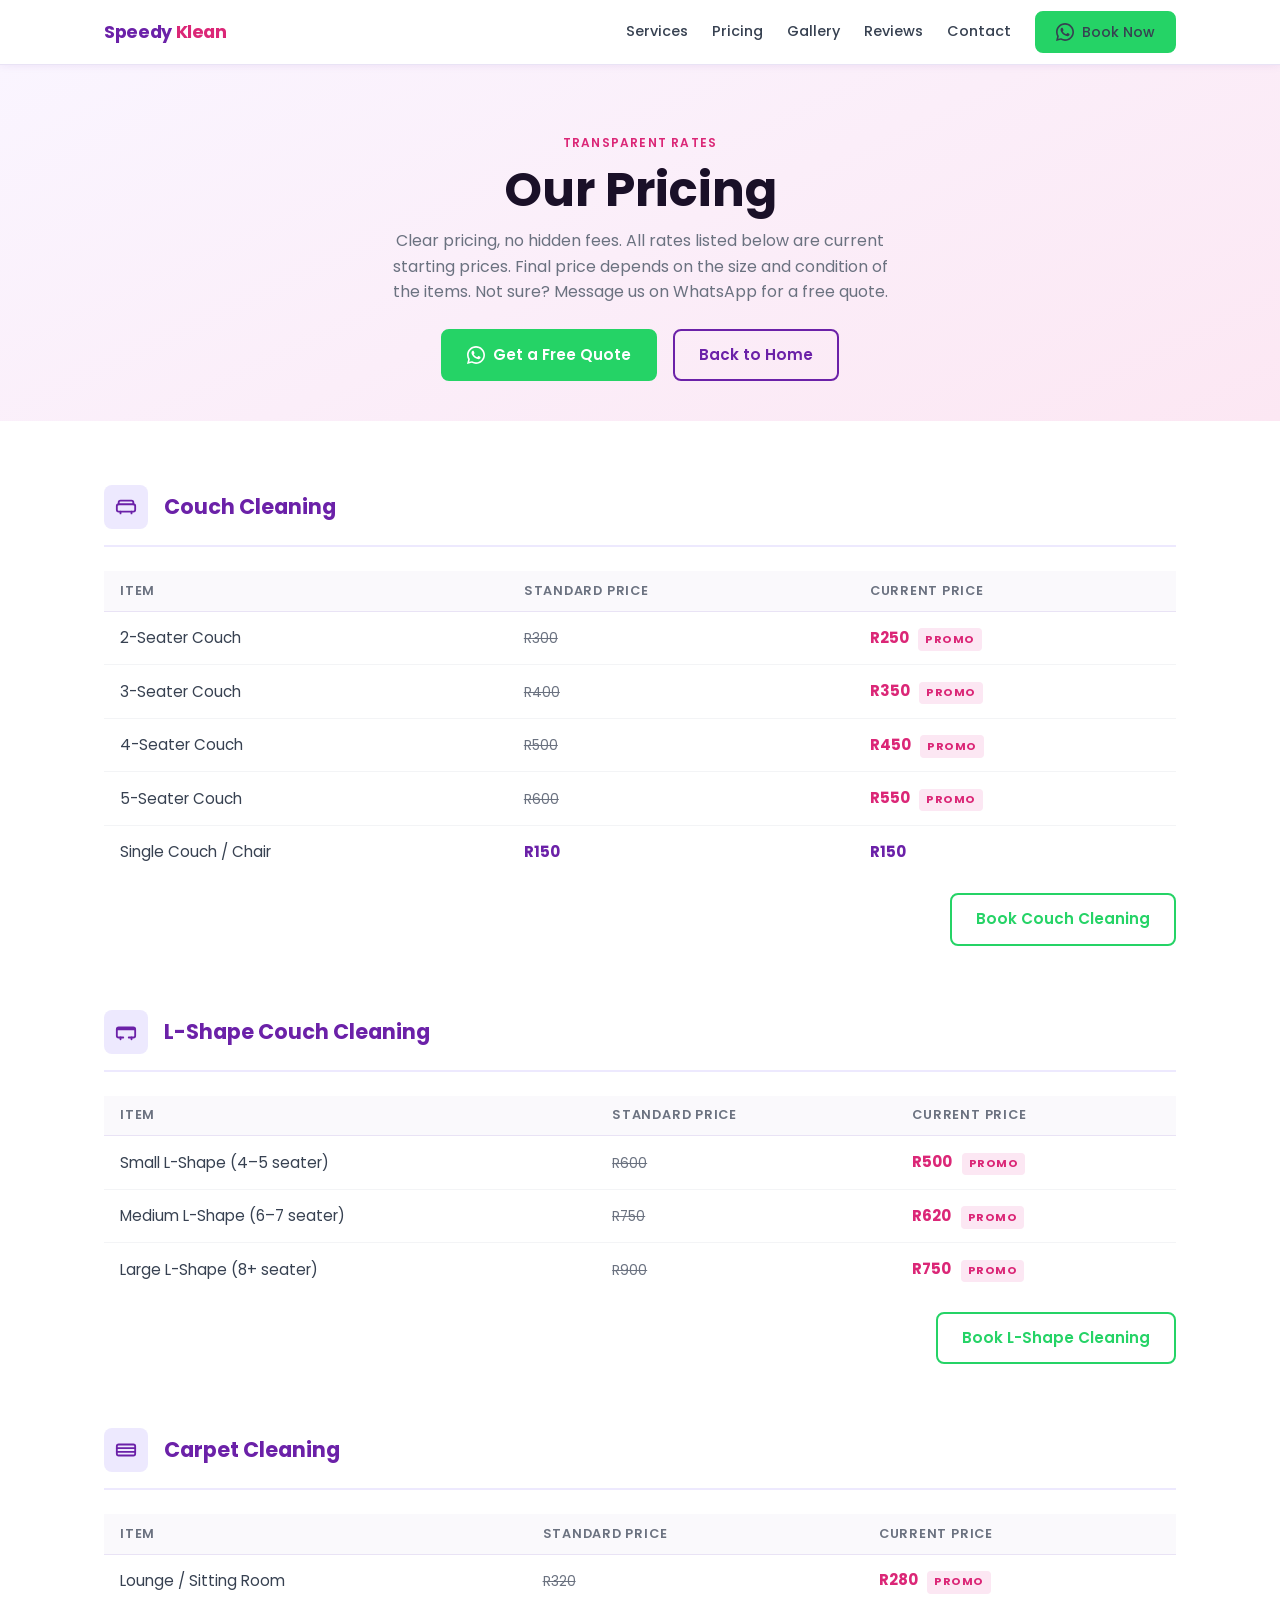
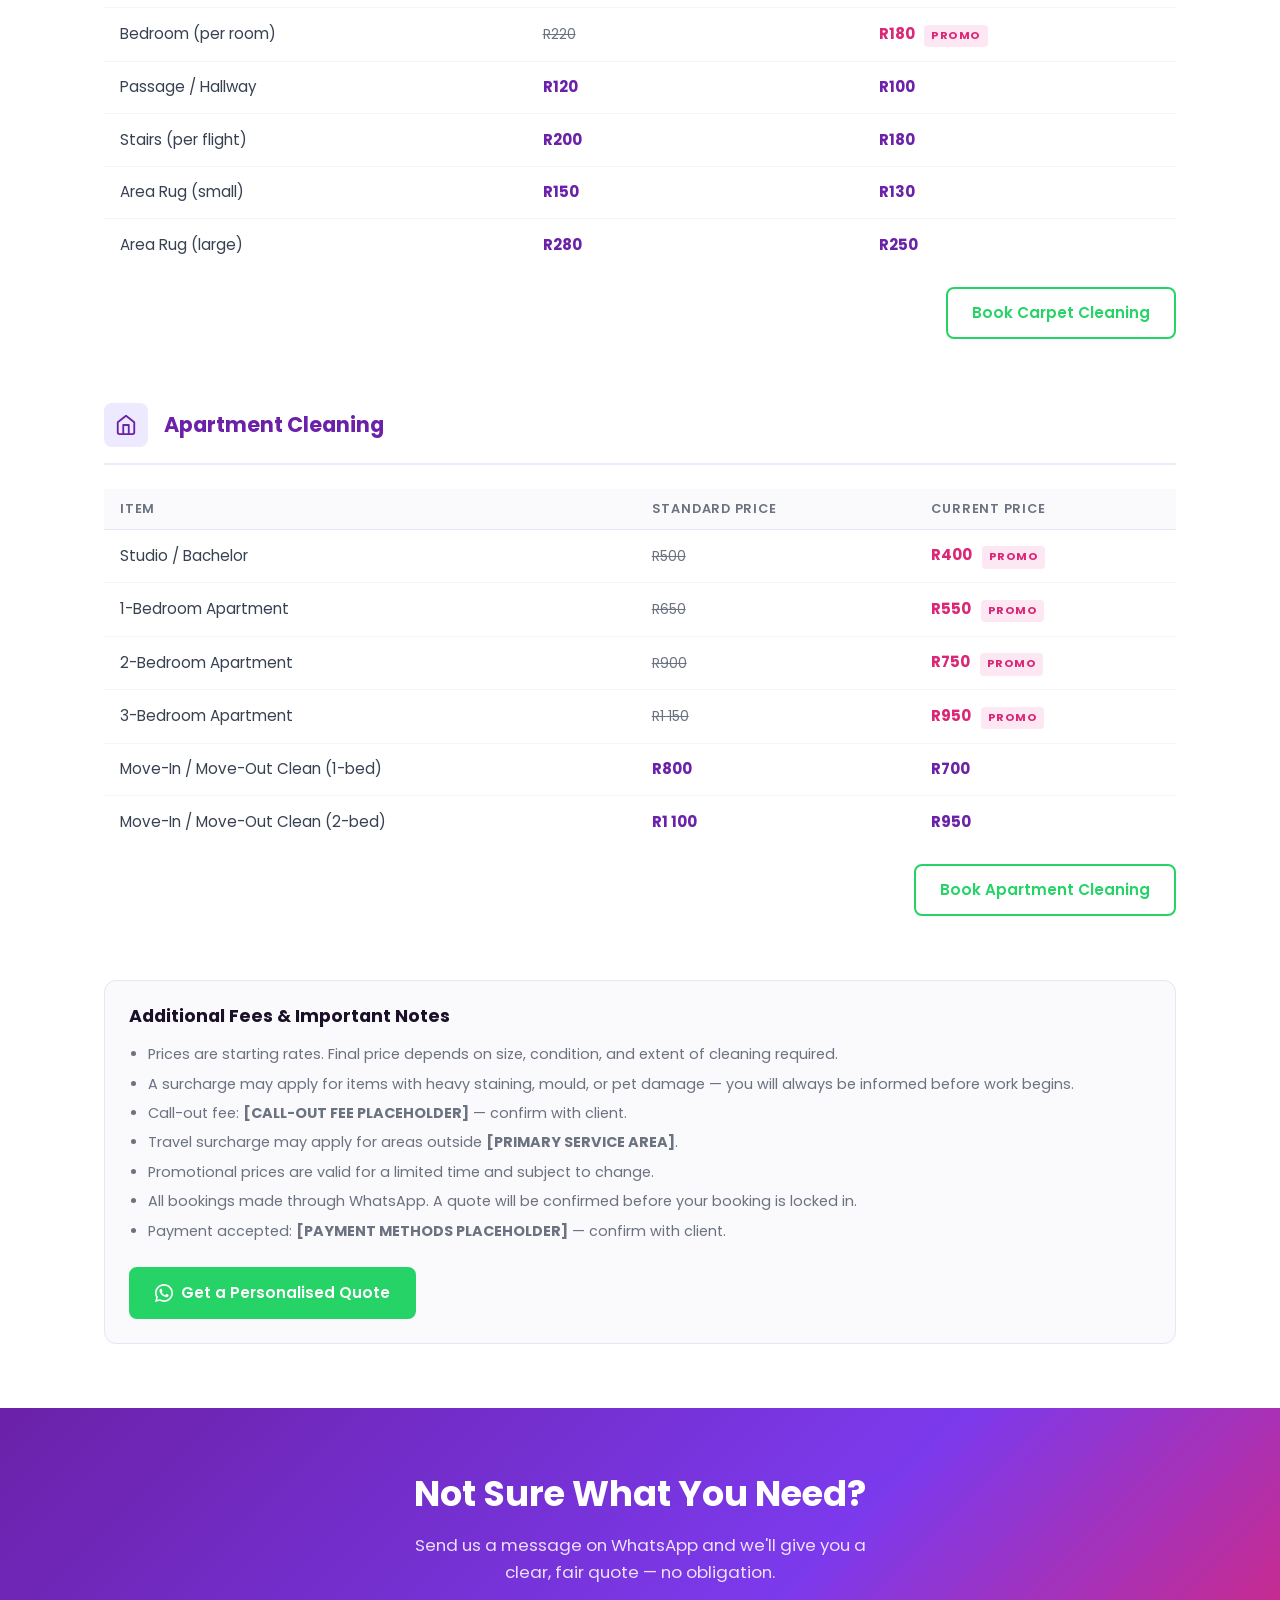
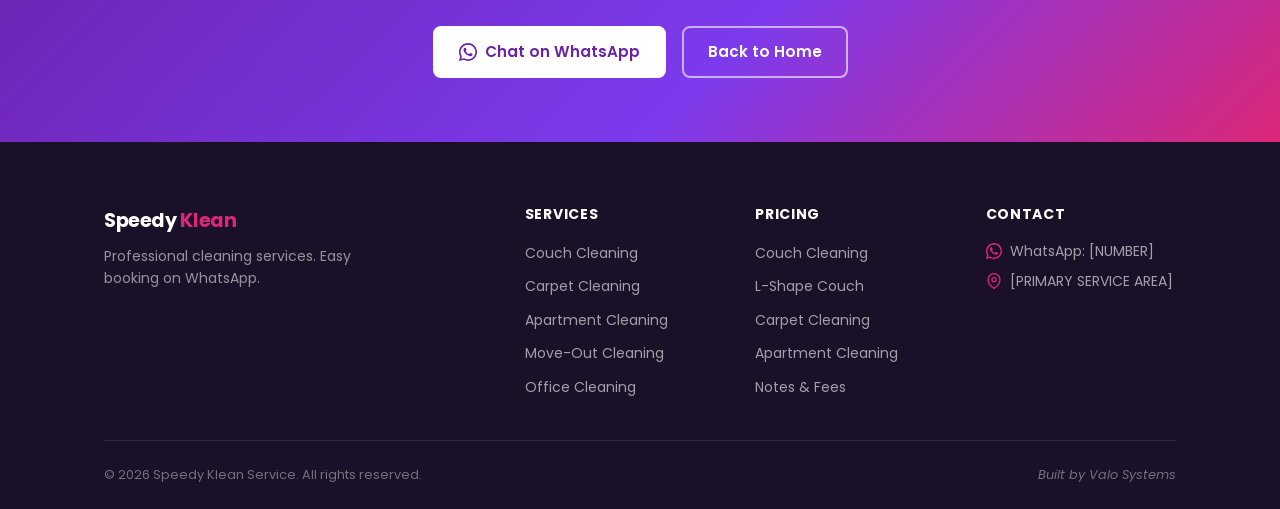
==== pricing.html @ 55c728c7 "Initial MVP build — Speedy Klean Service website Static HTML/CSS/JS site with full homepage, pricing" ====
<!DOCTYPE html>
<html lang="en">
<head>
  <meta charset="UTF-8" />
  <meta name="viewport" content="width=device-width, initial-scale=1.0" />

  <!-- SEO: Update [PRIMARY SERVICE AREA] before launch -->
  <title>Pricing | Speedy Klean Service — Couch, Carpet &amp; Apartment Cleaning</title>
  <meta name="description"
    content="Clear, transparent pricing for couch cleaning, carpet cleaning, L-shape couch cleaning, and apartment deep cleaning. Get a quote on WhatsApp from Speedy Klean Service." />

  <!-- Open Graph -->
  <meta property="og:title" content="Pricing | Speedy Klean Service" />
  <meta property="og:description" content="Transparent cleaning service pricing. No hidden costs." />
  <meta property="og:type" content="website" />

  <!-- Fonts -->
  <link rel="preconnect" href="https://fonts.googleapis.com" />
  <link rel="preconnect" href="https://fonts.gstatic.com" crossorigin />
  <link href="https://fonts.googleapis.com/css2?family=Poppins:wght@400;500;600;700&display=swap" rel="stylesheet" />

  <!-- Styles -->
  <link rel="stylesheet" href="styles.css" />
</head>
<body>

  <!-- ══════════════════════════════════════════════════════════
       NAVIGATION (shared)
  ══════════════════════════════════════════════════════════ -->
  <header class="site-nav">
    <div class="container nav-inner">

      <a href="index.html" class="nav-logo">
        Speedy <span>Klean</span>
      </a>

      <nav class="nav-links" aria-label="Main navigation">
        <a href="index.html#services">Services</a>
        <a href="pricing.html">Pricing</a>
        <a href="index.html#gallery">Gallery</a>
        <a href="index.html#reviews">Reviews</a>
        <a href="index.html#contact">Contact</a>
        <a href="#" class="btn btn-wa" data-wa="general" aria-label="Book on WhatsApp">
          <svg xmlns="http://www.w3.org/2000/svg" viewBox="0 0 24 24" fill="currentColor" aria-hidden="true">
            <path d="M17.472 14.382c-.297-.149-1.758-.867-2.03-.967-.273-.099-.471-.148-.67.15-.197.297-.767.966-.94 1.164-.173.199-.347.223-.644.075-.297-.15-1.255-.463-2.39-1.475-.883-.788-1.48-1.761-1.653-2.059-.173-.297-.018-.458.13-.606.134-.133.298-.347.446-.52.149-.174.198-.298.298-.497.099-.198.05-.371-.025-.52-.075-.149-.669-1.612-.916-2.207-.242-.579-.487-.5-.669-.51-.173-.008-.371-.01-.57-.01-.198 0-.52.074-.792.372-.272.297-1.04 1.016-1.04 2.479 0 1.462 1.065 2.875 1.213 3.074.149.198 2.096 3.2 5.077 4.487.709.306 1.262.489 1.694.625.712.227 1.36.195 1.871.118.571-.085 1.758-.719 2.006-1.413.248-.694.248-1.289.173-1.413-.074-.124-.272-.198-.57-.347z"/>
            <path d="M12 0C5.373 0 0 5.373 0 12c0 2.127.555 4.126 1.526 5.862L0 24l6.335-1.513A11.945 11.945 0 0012 24c6.627 0 12-5.373 12-12S18.627 0 12 0zm0 21.818a9.806 9.806 0 01-5.001-1.37l-.359-.213-3.72.888.916-3.618-.234-.372A9.788 9.788 0 012.182 12C2.182 6.57 6.57 2.182 12 2.182S21.818 6.57 21.818 12 17.43 21.818 12 21.818z"/>
          </svg>
          Book Now
        </a>
      </nav>

      <button
        class="nav-toggle"
        id="nav-toggle"
        aria-label="Open menu"
        aria-expanded="false"
        aria-controls="nav-mobile"
      >
        <span></span><span></span><span></span>
      </button>
    </div>
  </header>

  <nav class="nav-mobile" id="nav-mobile" aria-label="Mobile navigation">
    <a href="index.html">Home</a>
    <a href="index.html#services">Services</a>
    <a href="pricing.html">Pricing</a>
    <a href="index.html#gallery">Gallery</a>
    <a href="index.html#reviews">Reviews</a>
    <a href="index.html#contact">Contact</a>
    <a href="#" class="btn btn-wa" data-wa="general">
      <svg xmlns="http://www.w3.org/2000/svg" viewBox="0 0 24 24" fill="currentColor" width="18" height="18">
        <path d="M17.472 14.382c-.297-.149-1.758-.867-2.03-.967-.273-.099-.471-.148-.67.15-.197.297-.767.966-.94 1.164-.173.199-.347.223-.644.075-.297-.15-1.255-.463-2.39-1.475-.883-.788-1.48-1.761-1.653-2.059-.173-.297-.018-.458.13-.606.134-.133.298-.347.446-.52.149-.174.198-.298.298-.497.099-.198.05-.371-.025-.52-.075-.149-.669-1.612-.916-2.207-.242-.579-.487-.5-.669-.51-.173-.008-.371-.01-.57-.01-.198 0-.52.074-.792.372-.272.297-1.04 1.016-1.04 2.479 0 1.462 1.065 2.875 1.213 3.074.149.198 2.096 3.2 5.077 4.487.709.306 1.262.489 1.694.625.712.227 1.36.195 1.871.118.571-.085 1.758-.719 2.006-1.413.248-.694.248-1.289.173-1.413-.074-.124-.272-.198-.57-.347z"/>
        <path d="M12 0C5.373 0 0 5.373 0 12c0 2.127.555 4.126 1.526 5.862L0 24l6.335-1.513A11.945 11.945 0 0012 24c6.627 0 12-5.373 12-12S18.627 0 12 0zm0 21.818a9.806 9.806 0 01-5.001-1.37l-.359-.213-3.72.888.916-3.618-.234-.372A9.788 9.788 0 012.182 12C2.182 6.57 6.57 2.182 12 2.182S21.818 6.57 21.818 12 17.43 21.818 12 21.818z"/>
      </svg>
      Book on WhatsApp
    </a>
  </nav>

  <main>

    <!-- ══════════════════════════════════════════════════════
         PAGE HERO
    ══════════════════════════════════════════════════════ -->
    <section class="pricing-page-hero">
      <div class="container">
        <span class="section-label">Transparent Rates</span>
        <h1>Our Pricing</h1>
        <p>
          Clear pricing, no hidden fees. All rates listed below are current starting prices.
          Final price depends on the size and condition of the items.
          Not sure? Message us on WhatsApp for a free quote.
        </p>
        <div class="btn-group" style="justify-content:center">
          <a class="btn btn-wa" data-wa="pricing" href="#">
            <svg xmlns="http://www.w3.org/2000/svg" viewBox="0 0 24 24" fill="currentColor" aria-hidden="true">
              <path d="M17.472 14.382c-.297-.149-1.758-.867-2.03-.967-.273-.099-.471-.148-.67.15-.197.297-.767.966-.94 1.164-.173.199-.347.223-.644.075-.297-.15-1.255-.463-2.39-1.475-.883-.788-1.48-1.761-1.653-2.059-.173-.297-.018-.458.13-.606.134-.133.298-.347.446-.52.149-.174.198-.298.298-.497.099-.198.05-.371-.025-.52-.075-.149-.669-1.612-.916-2.207-.242-.579-.487-.5-.669-.51-.173-.008-.371-.01-.57-.01-.198 0-.52.074-.792.372-.272.297-1.04 1.016-1.04 2.479 0 1.462 1.065 2.875 1.213 3.074.149.198 2.096 3.2 5.077 4.487.709.306 1.262.489 1.694.625.712.227 1.36.195 1.871.118.571-.085 1.758-.719 2.006-1.413.248-.694.248-1.289.173-1.413-.074-.124-.272-.198-.57-.347z"/>
              <path d="M12 0C5.373 0 0 5.373 0 12c0 2.127.555 4.126 1.526 5.862L0 24l6.335-1.513A11.945 11.945 0 0012 24c6.627 0 12-5.373 12-12S18.627 0 12 0zm0 21.818a9.806 9.806 0 01-5.001-1.37l-.359-.213-3.72.888.916-3.618-.234-.372A9.788 9.788 0 012.182 12C2.182 6.57 6.57 2.182 12 2.182S21.818 6.57 21.818 12 17.43 21.818 12 21.818z"/>
            </svg>
            Get a Free Quote
          </a>
          <a class="btn btn-outline" href="index.html">Back to Home</a>
        </div>
      </div>
    </section>

    <!-- ══════════════════════════════════════════════════════
         PRICING CONTENT
         PLACEHOLDER: Replace all prices with confirmed rates
    ══════════════════════════════════════════════════════ -->
    <section class="section">
      <div class="container">

        <!-- ─── Couch Cleaning ──────────────────────────────── -->
        <div class="pricing-group" id="couch-cleaning">
          <div class="pricing-group-header">
            <div class="pricing-group-icon" aria-hidden="true">
              <svg xmlns="http://www.w3.org/2000/svg" viewBox="0 0 24 24" fill="none" stroke="currentColor" stroke-width="2" stroke-linecap="round" stroke-linejoin="round"><path d="M20 9V7a2 2 0 0 0-2-2H6a2 2 0 0 0-2 2v2"/><path d="M2 11a2 2 0 0 1 2-2h16a2 2 0 0 1 2 2v4a2 2 0 0 1-2 2H4a2 2 0 0 1-2-2v-4z"/><path d="M6 17v2M18 17v2"/></svg>
            </div>
            <h2>Couch Cleaning</h2>
          </div>

          <!-- PLACEHOLDER PRICES: Confirm with client before launch -->
          <table class="pricing-table" aria-label="Couch cleaning prices">
            <thead>
              <tr>
                <th>Item</th>
                <th>Standard Price</th>
                <th>Current Price</th>
              </tr>
            </thead>
            <tbody>
              <tr>
                <td>2-Seater Couch</td>
                <td class="price-col"><span class="original-price">R300</span></td>
                <td class="promo-col">R250 <span class="promo-badge">PROMO</span></td>
              </tr>
              <tr>
                <td>3-Seater Couch</td>
                <td class="price-col"><span class="original-price">R400</span></td>
                <td class="promo-col">R350 <span class="promo-badge">PROMO</span></td>
              </tr>
              <tr>
                <td>4-Seater Couch</td>
                <td class="price-col"><span class="original-price">R500</span></td>
                <td class="promo-col">R450 <span class="promo-badge">PROMO</span></td>
              </tr>
              <tr>
                <td>5-Seater Couch</td>
                <td class="price-col"><span class="original-price">R600</span></td>
                <td class="promo-col">R550 <span class="promo-badge">PROMO</span></td>
              </tr>
              <tr>
                <td>Single Couch / Chair</td>
                <td class="price-col">R150</td>
                <td class="price-col">R150</td>
              </tr>
            </tbody>
          </table>
          <div class="pricing-cta-row">
            <a class="btn btn-wa-outline" data-wa="couch" href="#">Book Couch Cleaning</a>
          </div>
        </div>

        <!-- ─── L-Shape Couch Cleaning ───────────────────────── -->
        <div class="pricing-group" id="l-shape-cleaning">
          <div class="pricing-group-header">
            <div class="pricing-group-icon" aria-hidden="true">
              <svg xmlns="http://www.w3.org/2000/svg" viewBox="0 0 24 24" fill="none" stroke="currentColor" stroke-width="2" stroke-linecap="round" stroke-linejoin="round"><path d="M2 9h20M2 9a2 2 0 0 1 2-2h16a2 2 0 0 1 2 2v7a2 2 0 0 1-2 2h-5"/><path d="M9 18H4a2 2 0 0 1-2-2v-7"/><path d="M6 18v2M18 18v2"/></svg>
            </div>
            <h2>L-Shape Couch Cleaning</h2>
          </div>

          <!-- PLACEHOLDER PRICES -->
          <table class="pricing-table" aria-label="L-shape couch cleaning prices">
            <thead>
              <tr>
                <th>Item</th>
                <th>Standard Price</th>
                <th>Current Price</th>
              </tr>
            </thead>
            <tbody>
              <tr>
                <td>Small L-Shape (4–5 seater)</td>
                <td class="price-col"><span class="original-price">R600</span></td>
                <td class="promo-col">R500 <span class="promo-badge">PROMO</span></td>
              </tr>
              <tr>
                <td>Medium L-Shape (6–7 seater)</td>
                <td class="price-col"><span class="original-price">R750</span></td>
                <td class="promo-col">R620 <span class="promo-badge">PROMO</span></td>
              </tr>
              <tr>
                <td>Large L-Shape (8+ seater)</td>
                <td class="price-col"><span class="original-price">R900</span></td>
                <td class="promo-col">R750 <span class="promo-badge">PROMO</span></td>
              </tr>
            </tbody>
          </table>
          <div class="pricing-cta-row">
            <a class="btn btn-wa-outline" data-wa="couch" href="#">Book L-Shape Cleaning</a>
          </div>
        </div>

        <!-- ─── Carpet Cleaning ──────────────────────────────── -->
        <div class="pricing-group" id="carpet-cleaning">
          <div class="pricing-group-header">
            <div class="pricing-group-icon" aria-hidden="true">
              <svg xmlns="http://www.w3.org/2000/svg" viewBox="0 0 24 24" fill="none" stroke="currentColor" stroke-width="2" stroke-linecap="round" stroke-linejoin="round"><rect x="2" y="6" width="20" height="12" rx="2"/><path d="M2 10h20M2 14h20"/></svg>
            </div>
            <h2>Carpet Cleaning</h2>
          </div>

          <!-- PLACEHOLDER PRICES -->
          <table class="pricing-table" aria-label="Carpet cleaning prices">
            <thead>
              <tr>
                <th>Item</th>
                <th>Standard Price</th>
                <th>Current Price</th>
              </tr>
            </thead>
            <tbody>
              <tr>
                <td>Lounge / Sitting Room</td>
                <td class="price-col"><span class="original-price">R320</span></td>
                <td class="promo-col">R280 <span class="promo-badge">PROMO</span></td>
              </tr>
              <tr>
                <td>Bedroom (per room)</td>
                <td class="price-col"><span class="original-price">R220</span></td>
                <td class="promo-col">R180 <span class="promo-badge">PROMO</span></td>
              </tr>
              <tr>
                <td>Passage / Hallway</td>
                <td class="price-col">R120</td>
                <td class="price-col">R100</td>
              </tr>
              <tr>
                <td>Stairs (per flight)</td>
                <td class="price-col">R200</td>
                <td class="price-col">R180</td>
              </tr>
              <tr>
                <td>Area Rug (small)</td>
                <td class="price-col">R150</td>
                <td class="price-col">R130</td>
              </tr>
              <tr>
                <td>Area Rug (large)</td>
                <td class="price-col">R280</td>
                <td class="price-col">R250</td>
              </tr>
            </tbody>
          </table>
          <div class="pricing-cta-row">
            <a class="btn btn-wa-outline" data-wa="carpet" href="#">Book Carpet Cleaning</a>
          </div>
        </div>

        <!-- ─── Apartment Cleaning ───────────────────────────── -->
        <div class="pricing-group" id="apartment-cleaning">
          <div class="pricing-group-header">
            <div class="pricing-group-icon" aria-hidden="true">
              <svg xmlns="http://www.w3.org/2000/svg" viewBox="0 0 24 24" fill="none" stroke="currentColor" stroke-width="2" stroke-linecap="round" stroke-linejoin="round"><path d="M3 9l9-7 9 7v11a2 2 0 0 1-2 2H5a2 2 0 0 1-2-2z"/><polyline points="9 22 9 12 15 12 15 22"/></svg>
            </div>
            <h2>Apartment Cleaning</h2>
          </div>

          <!-- PLACEHOLDER PRICES -->
          <table class="pricing-table" aria-label="Apartment cleaning prices">
            <thead>
              <tr>
                <th>Item</th>
                <th>Standard Price</th>
                <th>Current Price</th>
              </tr>
            </thead>
            <tbody>
              <tr>
                <td>Studio / Bachelor</td>
                <td class="price-col"><span class="original-price">R500</span></td>
                <td class="promo-col">R400 <span class="promo-badge">PROMO</span></td>
              </tr>
              <tr>
                <td>1-Bedroom Apartment</td>
                <td class="price-col"><span class="original-price">R650</span></td>
                <td class="promo-col">R550 <span class="promo-badge">PROMO</span></td>
              </tr>
              <tr>
                <td>2-Bedroom Apartment</td>
                <td class="price-col"><span class="original-price">R900</span></td>
                <td class="promo-col">R750 <span class="promo-badge">PROMO</span></td>
              </tr>
              <tr>
                <td>3-Bedroom Apartment</td>
                <td class="price-col"><span class="original-price">R1 150</span></td>
                <td class="promo-col">R950 <span class="promo-badge">PROMO</span></td>
              </tr>
              <tr>
                <td>Move-In / Move-Out Clean (1-bed)</td>
                <td class="price-col">R800</td>
                <td class="price-col">R700</td>
              </tr>
              <tr>
                <td>Move-In / Move-Out Clean (2-bed)</td>
                <td class="price-col">R1 100</td>
                <td class="price-col">R950</td>
              </tr>
            </tbody>
          </table>
          <div class="pricing-cta-row">
            <a class="btn btn-wa-outline" data-wa="apartment" href="#">Book Apartment Cleaning</a>
          </div>
        </div>

        <!-- ─── Additional Fees / Notes ──────────────────────── -->
        <div class="pricing-notes" id="additional-notes">
          <h2>Additional Fees &amp; Important Notes</h2>
          <ul>
            <!-- PLACEHOLDER: Confirm all notes and fees with client before launch -->
            <li>Prices are starting rates. Final price depends on size, condition, and extent of cleaning required.</li>
            <li>A surcharge may apply for items with heavy staining, mould, or pet damage — you will always be informed before work begins.</li>
            <li>Call-out fee: <strong>[CALL-OUT FEE PLACEHOLDER]</strong> — confirm with client.</li>
            <li>Travel surcharge may apply for areas outside <strong>[PRIMARY SERVICE AREA]</strong>.</li>
            <li>Promotional prices are valid for a limited time and subject to change.</li>
            <li>All bookings made through WhatsApp. A quote will be confirmed before your booking is locked in.</li>
            <li>Payment accepted: <strong>[PAYMENT METHODS PLACEHOLDER]</strong> — confirm with client.</li>
          </ul>

          <div style="margin-top:var(--space-md)">
            <a class="btn btn-wa" data-wa="pricing" href="#">
              <svg xmlns="http://www.w3.org/2000/svg" viewBox="0 0 24 24" fill="currentColor" aria-hidden="true">
                <path d="M17.472 14.382c-.297-.149-1.758-.867-2.03-.967-.273-.099-.471-.148-.67.15-.197.297-.767.966-.94 1.164-.173.199-.347.223-.644.075-.297-.15-1.255-.463-2.39-1.475-.883-.788-1.48-1.761-1.653-2.059-.173-.297-.018-.458.13-.606.134-.133.298-.347.446-.52.149-.174.198-.298.298-.497.099-.198.05-.371-.025-.52-.075-.149-.669-1.612-.916-2.207-.242-.579-.487-.5-.669-.51-.173-.008-.371-.01-.57-.01-.198 0-.52.074-.792.372-.272.297-1.04 1.016-1.04 2.479 0 1.462 1.065 2.875 1.213 3.074.149.198 2.096 3.2 5.077 4.487.709.306 1.262.489 1.694.625.712.227 1.36.195 1.871.118.571-.085 1.758-.719 2.006-1.413.248-.694.248-1.289.173-1.413-.074-.124-.272-.198-.57-.347z"/>
                <path d="M12 0C5.373 0 0 5.373 0 12c0 2.127.555 4.126 1.526 5.862L0 24l6.335-1.513A11.945 11.945 0 0012 24c6.627 0 12-5.373 12-12S18.627 0 12 0zm0 21.818a9.806 9.806 0 01-5.001-1.37l-.359-.213-3.72.888.916-3.618-.234-.372A9.788 9.788 0 012.182 12C2.182 6.57 6.57 2.182 12 2.182S21.818 6.57 21.818 12 17.43 21.818 12 21.818z"/>
              </svg>
              Get a Personalised Quote
            </a>
          </div>
        </div>

      </div>
    </section>

    <!-- ══════════════════════════════════════════════════════
         FINAL CTA
    ══════════════════════════════════════════════════════ -->
    <section class="cta-section">
      <div class="container">
        <h2>Not Sure What You Need?</h2>
        <p>Send us a message on WhatsApp and we'll give you a clear, fair quote — no obligation.</p>
        <div class="btn-group">
          <a class="btn btn-wa" data-wa="general" href="#" style="background:var(--white);color:var(--purple);border-color:var(--white);">
            <svg xmlns="http://www.w3.org/2000/svg" viewBox="0 0 24 24" fill="currentColor" aria-hidden="true">
              <path d="M17.472 14.382c-.297-.149-1.758-.867-2.03-.967-.273-.099-.471-.148-.67.15-.197.297-.767.966-.94 1.164-.173.199-.347.223-.644.075-.297-.15-1.255-.463-2.39-1.475-.883-.788-1.48-1.761-1.653-2.059-.173-.297-.018-.458.13-.606.134-.133.298-.347.446-.52.149-.174.198-.298.298-.497.099-.198.05-.371-.025-.52-.075-.149-.669-1.612-.916-2.207-.242-.579-.487-.5-.669-.51-.173-.008-.371-.01-.57-.01-.198 0-.52.074-.792.372-.272.297-1.04 1.016-1.04 2.479 0 1.462 1.065 2.875 1.213 3.074.149.198 2.096 3.2 5.077 4.487.709.306 1.262.489 1.694.625.712.227 1.36.195 1.871.118.571-.085 1.758-.719 2.006-1.413.248-.694.248-1.289.173-1.413-.074-.124-.272-.198-.57-.347z"/>
              <path d="M12 0C5.373 0 0 5.373 0 12c0 2.127.555 4.126 1.526 5.862L0 24l6.335-1.513A11.945 11.945 0 0012 24c6.627 0 12-5.373 12-12S18.627 0 12 0zm0 21.818a9.806 9.806 0 01-5.001-1.37l-.359-.213-3.72.888.916-3.618-.234-.372A9.788 9.788 0 012.182 12C2.182 6.57 6.57 2.182 12 2.182S21.818 6.57 21.818 12 17.43 21.818 12 21.818z"/>
            </svg>
            Chat on WhatsApp
          </a>
          <a class="btn btn-outline--white" href="index.html">Back to Home</a>
        </div>
      </div>
    </section>

  </main>

  <!-- ══════════════════════════════════════════════════════════
       FOOTER (shared)
  ══════════════════════════════════════════════════════════ -->
  <footer class="site-footer">
    <div class="container">
      <div class="footer-grid">

        <div class="footer-brand">
          <a href="index.html" class="nav-logo">Speedy <span>Klean</span></a>
          <p>Professional cleaning services. Easy booking on WhatsApp.</p>
        </div>

        <div class="footer-col">
          <h4>Services</h4>
          <ul>
            <li><a href="index.html#services">Couch Cleaning</a></li>
            <li><a href="index.html#services">Carpet Cleaning</a></li>
            <li><a href="index.html#services">Apartment Cleaning</a></li>
            <li><a href="index.html#services">Move-Out Cleaning</a></li>
            <li><a href="index.html#services">Office Cleaning</a></li>
          </ul>
        </div>

        <div class="footer-col">
          <h4>Pricing</h4>
          <ul>
            <li><a href="#couch-cleaning">Couch Cleaning</a></li>
            <li><a href="#l-shape-cleaning">L-Shape Couch</a></li>
            <li><a href="#carpet-cleaning">Carpet Cleaning</a></li>
            <li><a href="#apartment-cleaning">Apartment Cleaning</a></li>
            <li><a href="#additional-notes">Notes &amp; Fees</a></li>
          </ul>
        </div>

        <div class="footer-col">
          <h4>Contact</h4>
          <ul>
            <li>
              <a href="#" data-wa="general" class="footer-contact-item">
                <svg xmlns="http://www.w3.org/2000/svg" viewBox="0 0 24 24" fill="currentColor" width="16" height="16"><path d="M17.472 14.382c-.297-.149-1.758-.867-2.03-.967-.273-.099-.471-.148-.67.15-.197.297-.767.966-.94 1.164-.173.199-.347.223-.644.075-.297-.15-1.255-.463-2.39-1.475-.883-.788-1.48-1.761-1.653-2.059-.173-.297-.018-.458.13-.606.134-.133.298-.347.446-.52.149-.174.198-.298.298-.497.099-.198.05-.371-.025-.52-.075-.149-.669-1.612-.916-2.207-.242-.579-.487-.5-.669-.51-.173-.008-.371-.01-.57-.01-.198 0-.52.074-.792.372-.272.297-1.04 1.016-1.04 2.479 0 1.462 1.065 2.875 1.213 3.074.149.198 2.096 3.2 5.077 4.487.709.306 1.262.489 1.694.625.712.227 1.36.195 1.871.118.571-.085 1.758-.719 2.006-1.413.248-.694.248-1.289.173-1.413-.074-.124-.272-.198-.57-.347z"/><path d="M12 0C5.373 0 0 5.373 0 12c0 2.127.555 4.126 1.526 5.862L0 24l6.335-1.513A11.945 11.945 0 0012 24c6.627 0 12-5.373 12-12S18.627 0 12 0zm0 21.818a9.806 9.806 0 01-5.001-1.37l-.359-.213-3.72.888.916-3.618-.234-.372A9.788 9.788 0 012.182 12C2.182 6.57 6.57 2.182 12 2.182S21.818 6.57 21.818 12 17.43 21.818 12 21.818z"/></svg>
                WhatsApp: [NUMBER]
              </a>
            </li>
            <li>
              <span class="footer-contact-item">
                <svg xmlns="http://www.w3.org/2000/svg" viewBox="0 0 24 24" fill="none" stroke="currentColor" stroke-width="2" stroke-linecap="round" stroke-linejoin="round" width="16" height="16"><path d="M21 10c0 7-9 13-9 13s-9-6-9-13a9 9 0 0 1 18 0z"/><circle cx="12" cy="10" r="3"/></svg>
                [PRIMARY SERVICE AREA]
              </span>
            </li>
          </ul>
        </div>

      </div>

      <div class="footer-bottom">
        <p>&copy; <span id="year"></span> Speedy Klean Service. All rights reserved.</p>
        <p class="placeholder-note">Built by Valo Systems</p>
      </div>
    </div>
  </footer>

  <!-- Sticky WhatsApp bar (Mobile only) -->
  <a class="sticky-wa" data-wa="pricing" href="#" aria-label="Get a quote on WhatsApp">
    <svg xmlns="http://www.w3.org/2000/svg" viewBox="0 0 24 24" fill="currentColor" aria-hidden="true">
      <path d="M17.472 14.382c-.297-.149-1.758-.867-2.03-.967-.273-.099-.471-.148-.67.15-.197.297-.767.966-.94 1.164-.173.199-.347.223-.644.075-.297-.15-1.255-.463-2.39-1.475-.883-.788-1.48-1.761-1.653-2.059-.173-.297-.018-.458.13-.606.134-.133.298-.347.446-.52.149-.174.198-.298.298-.497.099-.198.05-.371-.025-.52-.075-.149-.669-1.612-.916-2.207-.242-.579-.487-.5-.669-.51-.173-.008-.371-.01-.57-.01-.198 0-.52.074-.792.372-.272.297-1.04 1.016-1.04 2.479 0 1.462 1.065 2.875 1.213 3.074.149.198 2.096 3.2 5.077 4.487.709.306 1.262.489 1.694.625.712.227 1.36.195 1.871.118.571-.085 1.758-.719 2.006-1.413.248-.694.248-1.289.173-1.413-.074-.124-.272-.198-.57-.347z"/>
      <path d="M12 0C5.373 0 0 5.373 0 12c0 2.127.555 4.126 1.526 5.862L0 24l6.335-1.513A11.945 11.945 0 0012 24c6.627 0 12-5.373 12-12S18.627 0 12 0zm0 21.818a9.806 9.806 0 01-5.001-1.37l-.359-.213-3.72.888.916-3.618-.234-.372A9.788 9.788 0 012.182 12C2.182 6.57 6.57 2.182 12 2.182S21.818 6.57 21.818 12 17.43 21.818 12 21.818z"/>
    </svg>
    Get a Quote on WhatsApp
  </a>

  <script>
    document.getElementById('year').textContent = new Date().getFullYear();
  </script>
  <script src="app.js"></script>
</body>
</html>
---- styles.css ----
/* ============================================================
   Speedy Klean Service — styles.css
   Design system: purple + pink accents, white/light backgrounds
   Mobile-first approach (min-width breakpoints)
   ============================================================ */

/* ── CSS Custom Properties ─────────────────────────────────── */
:root {
  /* Brand colours */
  --purple:        #6B21A8;
  --purple-mid:    #7C3AED;
  --purple-light:  #EDE9FE;
  --purple-xlight: #FAF5FF;
  --pink:          #DB2777;
  --pink-light:    #FCE7F3;
  --blue:          #1D4ED8;

  /* Neutrals */
  --white:         #FFFFFF;
  --bg-alt:        #FAF9FC;
  --light-grey:    #F3F4F6;
  --border:        #E9E3F5;
  --text-dark:     #1A1028;
  --text-body:     #374151;
  --text-muted:    #6B7280;
  --shadow:        rgba(107, 33, 168, 0.08);
  --shadow-md:     rgba(107, 33, 168, 0.14);

  /* WhatsApp */
  --wa-green:      #25D366;
  --wa-dark:       #128C7E;

  /* Spacing scale */
  --space-xs:   0.5rem;
  --space-sm:   1rem;
  --space-md:   1.5rem;
  --space-lg:   2.5rem;
  --space-xl:   4rem;
  --space-2xl:  6rem;

  /* Typography */
  --font:       'Poppins', sans-serif;
  --radius:     12px;
  --radius-sm:  8px;
  --radius-lg:  20px;

  /* Transitions */
  --transition: 0.2s ease;
}

/* ── Reset & Base ───────────────────────────────────────────── */
*, *::before, *::after {
  box-sizing: border-box;
  margin: 0;
  padding: 0;
}

html {
  scroll-behavior: smooth;
  font-size: 16px;
}

body {
  font-family: var(--font);
  color: var(--text-body);
  background: var(--white);
  line-height: 1.6;
  -webkit-font-smoothing: antialiased;
}

img {
  max-width: 100%;
  height: auto;
  display: block;
}

a {
  text-decoration: none;
  color: inherit;
}

ul {
  list-style: none;
}

/* ── Typography ─────────────────────────────────────────────── */
h1, h2, h3, h4 {
  font-weight: 700;
  line-height: 1.25;
  color: var(--text-dark);
}

h1 { font-size: clamp(1.8rem, 5vw, 3rem); }
h2 { font-size: clamp(1.4rem, 3.5vw, 2.2rem); }
h3 { font-size: clamp(1rem, 2.5vw, 1.25rem); }

p { color: var(--text-body); }

.section-label {
  display: inline-block;
  font-size: 0.75rem;
  font-weight: 600;
  letter-spacing: 0.1em;
  text-transform: uppercase;
  color: var(--pink);
  margin-bottom: var(--space-xs);
}

.section-title {
  color: var(--text-dark);
  margin-bottom: var(--space-sm);
}

.section-subtitle {
  color: var(--text-muted);
  font-size: 1rem;
  max-width: 540px;
}

/* ── Layout Utilities ───────────────────────────────────────── */
.container {
  width: 100%;
  max-width: 1120px;
  margin: 0 auto;
  padding: 0 var(--space-md);
}

.section {
  padding: var(--space-xl) 0;
}

.section--alt {
  background: var(--bg-alt);
}

.section--purple {
  background: linear-gradient(135deg, var(--purple) 0%, var(--purple-mid) 100%);
  color: var(--white);
}

.section--purple .section-title,
.section--purple h2,
.section--purple h3,
.section--purple p {
  color: var(--white);
}

.text-center { text-align: center; }

.section-header {
  text-align: center;
  margin-bottom: var(--space-lg);
}

.section-header .section-subtitle {
  margin: 0 auto;
}

/* ── Buttons ────────────────────────────────────────────────── */
.btn {
  display: inline-flex;
  align-items: center;
  gap: 0.5rem;
  padding: 0.75rem 1.5rem;
  border-radius: var(--radius-sm);
  font-family: var(--font);
  font-size: 0.95rem;
  font-weight: 600;
  cursor: pointer;
  border: 2px solid transparent;
  transition: background var(--transition), transform var(--transition), box-shadow var(--transition);
  white-space: nowrap;
}

.btn:active { transform: scale(0.98); }

.btn-primary {
  background: var(--pink);
  color: var(--white);
  border-color: var(--pink);
}

.btn-primary:hover {
  background: var(--pink-dark, #be185d);
  border-color: var(--pink-dark, #be185d);
  box-shadow: 0 4px 14px rgba(219,39,119,0.3);
}

.btn-outline {
  background: transparent;
  color: var(--purple);
  border-color: var(--purple);
}

.btn-outline:hover {
  background: var(--purple-light);
}

.btn-outline--white {
  background: transparent;
  color: var(--white);
  border-color: rgba(255,255,255,0.6);
}

.btn-outline--white:hover {
  background: rgba(255,255,255,0.12);
  border-color: var(--white);
}

.btn-wa {
  background: var(--wa-green);
  color: var(--white);
  border-color: var(--wa-green);
}

.btn-wa:hover {
  background: var(--wa-dark);
  border-color: var(--wa-dark);
  box-shadow: 0 4px 14px rgba(37,211,102,0.35);
}

.btn-wa-outline {
  background: transparent;
  color: var(--wa-green);
  border-color: var(--wa-green);
}

.btn-wa-outline:hover {
  background: #f0fdf4;
}

.btn svg {
  width: 18px;
  height: 18px;
  flex-shrink: 0;
}

.btn-group {
  display: flex;
  flex-wrap: wrap;
  gap: var(--space-sm);
  align-items: center;
}

/* ── Navigation ─────────────────────────────────────────────── */
.site-nav {
  position: sticky;
  top: 0;
  z-index: 100;
  background: var(--white);
  border-bottom: 1px solid var(--border);
  box-shadow: 0 1px 8px var(--shadow);
}

.nav-inner {
  display: flex;
  align-items: center;
  justify-content: space-between;
  height: 64px;
}

.nav-logo {
  font-size: 1.1rem;
  font-weight: 700;
  color: var(--purple);
  letter-spacing: -0.02em;
}

.nav-logo span {
  color: var(--pink);
}

.nav-links {
  display: none;
  gap: var(--space-md);
  align-items: center;
}

.nav-links a {
  font-size: 0.9rem;
  font-weight: 500;
  color: var(--text-body);
  transition: color var(--transition);
}

.nav-links a:hover {
  color: var(--purple);
}

.nav-links .btn {
  padding: 0.5rem 1.2rem;
  font-size: 0.875rem;
}

.nav-toggle {
  display: flex;
  flex-direction: column;
  gap: 5px;
  background: none;
  border: none;
  cursor: pointer;
  padding: 4px;
}

.nav-toggle span {
  display: block;
  width: 24px;
  height: 2px;
  background: var(--text-dark);
  border-radius: 2px;
  transition: transform var(--transition), opacity var(--transition);
}

.nav-toggle.is-open span:nth-child(1) {
  transform: translateY(7px) rotate(45deg);
}

.nav-toggle.is-open span:nth-child(2) {
  opacity: 0;
}

.nav-toggle.is-open span:nth-child(3) {
  transform: translateY(-7px) rotate(-45deg);
}

/* Mobile nav menu */
.nav-mobile {
  display: none;
  position: fixed;
  inset: 64px 0 0 0;
  background: var(--white);
  padding: var(--space-lg) var(--space-md);
  z-index: 99;
  border-top: 1px solid var(--border);
  flex-direction: column;
  gap: var(--space-sm);
}

.nav-mobile.is-open {
  display: flex;
}

.nav-mobile a {
  font-size: 1.05rem;
  font-weight: 600;
  color: var(--text-dark);
  padding: 0.6rem 0;
  border-bottom: 1px solid var(--light-grey);
  transition: color var(--transition);
}

.nav-mobile a:hover {
  color: var(--purple);
}

.nav-mobile .btn {
  margin-top: var(--space-sm);
  justify-content: center;
  width: 100%;
}

/* ── Hero ───────────────────────────────────────────────────── */
.hero {
  background: linear-gradient(155deg, var(--purple-xlight) 0%, var(--pink-light) 100%);
  padding: var(--space-xl) 0;
  overflow: hidden;
  position: relative;
}

.hero::before {
  content: '';
  position: absolute;
  top: -80px;
  right: -80px;
  width: 300px;
  height: 300px;
  border-radius: 50%;
  background: radial-gradient(circle, rgba(107,33,168,0.08) 0%, transparent 70%);
  pointer-events: none;
}

.hero-inner {
  display: grid;
  gap: var(--space-lg);
  align-items: center;
}

.hero-badge {
  display: inline-flex;
  align-items: center;
  gap: 0.4rem;
  background: var(--white);
  border: 1px solid var(--border);
  border-radius: 100px;
  padding: 0.3rem 0.9rem;
  font-size: 0.8rem;
  font-weight: 600;
  color: var(--purple);
  margin-bottom: var(--space-sm);
}

.hero-badge::before {
  content: '';
  width: 8px;
  height: 8px;
  border-radius: 50%;
  background: var(--wa-green);
}

.hero h1 {
  color: var(--text-dark);
  margin-bottom: var(--space-sm);
}

.hero h1 em {
  font-style: normal;
  color: var(--purple);
}

.hero-sub {
  font-size: 1.05rem;
  color: var(--text-muted);
  margin-bottom: var(--space-lg);
  max-width: 480px;
}

.hero-trust {
  display: flex;
  flex-wrap: wrap;
  gap: 1rem;
  margin-top: var(--space-md);
}

.hero-trust-item {
  display: flex;
  align-items: center;
  gap: 0.4rem;
  font-size: 0.85rem;
  font-weight: 500;
  color: var(--text-muted);
}

.hero-trust-item svg {
  color: var(--purple);
  flex-shrink: 0;
}

.hero-visual {
  display: none;
  background: var(--white);
  border-radius: var(--radius-lg);
  box-shadow: 0 20px 60px var(--shadow-md);
  overflow: hidden;
  aspect-ratio: 4/3;
  position: relative;
}

.hero-visual-placeholder {
  width: 100%;
  height: 100%;
  background: linear-gradient(135deg, var(--purple-light) 0%, var(--pink-light) 100%);
  display: flex;
  flex-direction: column;
  align-items: center;
  justify-content: center;
  gap: 1rem;
  color: var(--purple);
  font-weight: 600;
  font-size: 0.9rem;
  min-height: 280px;
}

/* ── Services ───────────────────────────────────────────────── */
.services-grid {
  display: grid;
  grid-template-columns: 1fr;
  gap: var(--space-md);
}

.service-card {
  background: var(--white);
  border: 1px solid var(--border);
  border-radius: var(--radius);
  padding: var(--space-md);
  display: flex;
  flex-direction: column;
  gap: var(--space-xs);
  transition: box-shadow var(--transition), border-color var(--transition);
}

.service-card:hover {
  box-shadow: 0 8px 28px var(--shadow-md);
  border-color: var(--purple-mid);
}

.service-icon {
  width: 48px;
  height: 48px;
  border-radius: var(--radius-sm);
  background: var(--purple-light);
  display: flex;
  align-items: center;
  justify-content: center;
  color: var(--purple);
  margin-bottom: 0.25rem;
}

.service-icon svg {
  width: 24px;
  height: 24px;
}

.service-card h3 {
  color: var(--text-dark);
}

.service-card p {
  font-size: 0.9rem;
  color: var(--text-muted);
  flex: 1;
}

.service-card .btn {
  align-self: flex-start;
  margin-top: auto;
  padding: 0.6rem 1.1rem;
  font-size: 0.85rem;
}

/* ── Pricing Preview ────────────────────────────────────────── */
.pricing-preview-grid {
  display: grid;
  gap: var(--space-sm);
  margin-bottom: var(--space-lg);
}

.pricing-preview-item {
  display: flex;
  align-items: center;
  justify-content: space-between;
  background: var(--white);
  border: 1px solid var(--border);
  border-radius: var(--radius-sm);
  padding: var(--space-sm) var(--space-md);
  gap: var(--space-sm);
}

.pricing-preview-item span:first-child {
  font-weight: 600;
  color: var(--text-dark);
  font-size: 0.95rem;
}

.pricing-from {
  display: flex;
  align-items: baseline;
  gap: 0.25rem;
  white-space: nowrap;
}

.pricing-from small {
  font-size: 0.75rem;
  color: var(--text-muted);
  font-weight: 500;
}

.pricing-from strong {
  font-size: 1.1rem;
  color: var(--purple);
  font-weight: 700;
}

.pricing-note {
  font-size: 0.8rem;
  color: var(--text-muted);
  text-align: center;
  margin-bottom: var(--space-md);
}

/* ── Why Choose Us ──────────────────────────────────────────── */
.trust-grid {
  display: grid;
  grid-template-columns: 1fr;
  gap: var(--space-md);
}

.trust-card {
  background: var(--white);
  border-radius: var(--radius);
  padding: var(--space-md);
  display: flex;
  gap: var(--space-sm);
  align-items: flex-start;
  border: 1px solid var(--border);
}

.trust-icon {
  width: 48px;
  height: 48px;
  border-radius: var(--radius-sm);
  background: linear-gradient(135deg, var(--purple) 0%, var(--purple-mid) 100%);
  display: flex;
  align-items: center;
  justify-content: center;
  color: var(--white);
  flex-shrink: 0;
}

.trust-icon svg {
  width: 22px;
  height: 22px;
}

.trust-card h3 {
  font-size: 1rem;
  margin-bottom: 0.25rem;
}

.trust-card p {
  font-size: 0.875rem;
  color: var(--text-muted);
}

/* ── How It Works ───────────────────────────────────────────── */
.steps-grid {
  display: grid;
  grid-template-columns: 1fr;
  gap: var(--space-md);
  position: relative;
}

.step-card {
  display: flex;
  gap: var(--space-sm);
  align-items: flex-start;
}

.step-number {
  width: 48px;
  height: 48px;
  border-radius: 50%;
  background: linear-gradient(135deg, var(--pink) 0%, var(--purple) 100%);
  display: flex;
  align-items: center;
  justify-content: center;
  color: var(--white);
  font-weight: 700;
  font-size: 1.1rem;
  flex-shrink: 0;
}

.step-card h3 {
  font-size: 1.05rem;
  margin-bottom: 0.25rem;
}

.step-card p {
  font-size: 0.875rem;
  color: var(--text-muted);
}

/* ── Reviews ────────────────────────────────────────────────── */
.reviews-grid {
  display: grid;
  grid-template-columns: 1fr;
  gap: var(--space-md);
}

.review-card {
  background: var(--white);
  border: 1px solid var(--border);
  border-radius: var(--radius);
  padding: var(--space-md);
  position: relative;
}

.review-card::before {
  content: '"';
  position: absolute;
  top: 0.75rem;
  left: 1.25rem;
  font-size: 3rem;
  color: var(--purple-light);
  font-family: Georgia, serif;
  line-height: 1;
}

.review-stars {
  display: flex;
  gap: 2px;
  margin-bottom: var(--space-xs);
}

.review-stars svg {
  width: 16px;
  height: 16px;
  color: #F59E0B;
}

.review-text {
  font-size: 0.9rem;
  color: var(--text-body);
  margin-bottom: var(--space-sm);
  line-height: 1.65;
}

.review-author {
  display: flex;
  align-items: center;
  gap: var(--space-xs);
}

.review-avatar {
  width: 36px;
  height: 36px;
  border-radius: 50%;
  background: var(--purple-light);
  display: flex;
  align-items: center;
  justify-content: center;
  font-weight: 700;
  font-size: 0.85rem;
  color: var(--purple);
  flex-shrink: 0;
}

.review-author-info strong {
  display: block;
  font-size: 0.875rem;
  color: var(--text-dark);
}

.review-author-info small {
  font-size: 0.75rem;
  color: var(--text-muted);
}

.review-placeholder-note {
  text-align: center;
  font-size: 0.8rem;
  color: var(--text-muted);
  margin-top: var(--space-sm);
  font-style: italic;
}

/* ── Gallery ────────────────────────────────────────────────── */
.gallery-grid {
  display: grid;
  grid-template-columns: repeat(2, 1fr);
  gap: var(--space-sm);
}

.gallery-item {
  aspect-ratio: 4/3;
  border-radius: var(--radius-sm);
  overflow: hidden;
  background: var(--purple-light);
  position: relative;
}

.gallery-item img {
  width: 100%;
  height: 100%;
  object-fit: cover;
}

.gallery-placeholder {
  width: 100%;
  height: 100%;
  display: flex;
  flex-direction: column;
  align-items: center;
  justify-content: center;
  gap: 0.5rem;
  color: var(--purple);
  font-size: 0.8rem;
  font-weight: 500;
}

.gallery-placeholder svg {
  width: 28px;
  height: 28px;
  opacity: 0.5;
}

/* ── Service Areas ──────────────────────────────────────────── */
.areas-tags {
  display: flex;
  flex-wrap: wrap;
  gap: var(--space-xs);
  justify-content: center;
  margin: var(--space-md) 0;
}

.area-tag {
  display: inline-flex;
  align-items: center;
  gap: 0.35rem;
  background: var(--white);
  border: 1px solid var(--border);
  border-radius: 100px;
  padding: 0.4rem 0.9rem;
  font-size: 0.85rem;
  font-weight: 500;
  color: var(--text-body);
}

.area-tag svg {
  width: 14px;
  height: 14px;
  color: var(--pink);
}

/* ── Final CTA ──────────────────────────────────────────────── */
.cta-section {
  background: linear-gradient(135deg, var(--purple) 0%, var(--purple-mid) 60%, var(--pink) 100%);
  padding: var(--space-xl) 0;
  text-align: center;
}

.cta-section h2 {
  color: var(--white);
  margin-bottom: var(--space-sm);
}

.cta-section p {
  color: rgba(255,255,255,0.85);
  margin-bottom: var(--space-lg);
  font-size: 1.05rem;
  max-width: 480px;
  margin-left: auto;
  margin-right: auto;
}

.cta-section .btn-group {
  justify-content: center;
}

/* ── Footer ─────────────────────────────────────────────────── */
.site-footer {
  background: var(--text-dark);
  color: rgba(255,255,255,0.7);
  padding: var(--space-xl) 0 var(--space-md);
}

.footer-grid {
  display: grid;
  gap: var(--space-lg);
  margin-bottom: var(--space-lg);
}

.footer-brand .nav-logo {
  color: var(--white);
  font-size: 1.2rem;
  display: block;
  margin-bottom: var(--space-xs);
}

.footer-brand p {
  font-size: 0.875rem;
  color: rgba(255,255,255,0.55);
  max-width: 280px;
}

.footer-col h4 {
  color: var(--white);
  font-size: 0.875rem;
  font-weight: 700;
  letter-spacing: 0.05em;
  text-transform: uppercase;
  margin-bottom: var(--space-sm);
}

.footer-col ul {
  display: flex;
  flex-direction: column;
  gap: 0.5rem;
}

.footer-col a {
  font-size: 0.875rem;
  color: rgba(255,255,255,0.6);
  transition: color var(--transition);
}

.footer-col a:hover {
  color: var(--white);
}

.footer-contact-item {
  display: flex;
  align-items: center;
  gap: 0.5rem;
  font-size: 0.875rem;
  color: rgba(255,255,255,0.6);
}

.footer-contact-item svg {
  width: 16px;
  height: 16px;
  flex-shrink: 0;
  color: var(--pink);
}

.footer-bottom {
  border-top: 1px solid rgba(255,255,255,0.1);
  padding-top: var(--space-md);
  display: flex;
  flex-direction: column;
  gap: var(--space-xs);
  align-items: center;
  text-align: center;
}

.footer-bottom p {
  font-size: 0.8rem;
  color: rgba(255,255,255,0.4);
}

.placeholder-note {
  font-size: 0.75rem;
  color: rgba(255,255,255,0.3);
  font-style: italic;
}

/* ── Sticky WhatsApp bar (mobile only) ──────────────────────── */
.sticky-wa {
  display: flex;
  position: fixed;
  bottom: 0;
  left: 0;
  right: 0;
  z-index: 200;
  background: var(--wa-green);
  color: var(--white);
  align-items: center;
  justify-content: center;
  gap: 0.6rem;
  padding: 1rem var(--space-md);
  font-weight: 700;
  font-size: 1rem;
  font-family: var(--font);
  cursor: pointer;
  border: none;
  box-shadow: 0 -4px 16px rgba(0,0,0,0.15);
  transition: background var(--transition);
}

.sticky-wa:hover {
  background: var(--wa-dark);
}

.sticky-wa svg {
  width: 22px;
  height: 22px;
}

/* ── Pricing Page Specific ──────────────────────────────────── */
.pricing-page-hero {
  background: linear-gradient(155deg, var(--purple-xlight) 0%, var(--pink-light) 100%);
  padding: var(--space-xl) 0 var(--space-lg);
  text-align: center;
}

.pricing-page-hero h1 {
  margin-bottom: var(--space-xs);
}

.pricing-page-hero p {
  color: var(--text-muted);
  max-width: 500px;
  margin: 0 auto var(--space-md);
}

.pricing-group {
  margin-bottom: var(--space-xl);
}

.pricing-group-header {
  display: flex;
  align-items: center;
  gap: var(--space-sm);
  margin-bottom: var(--space-md);
  padding-bottom: var(--space-sm);
  border-bottom: 2px solid var(--purple-light);
}

.pricing-group-icon {
  width: 44px;
  height: 44px;
  border-radius: var(--radius-sm);
  background: var(--purple-light);
  display: flex;
  align-items: center;
  justify-content: center;
  color: var(--purple);
}

.pricing-group-icon svg {
  width: 22px;
  height: 22px;
}

.pricing-group-header h2 {
  font-size: 1.3rem;
  color: var(--purple);
}

.pricing-table {
  width: 100%;
  border-collapse: collapse;
  margin-bottom: var(--space-sm);
}

.pricing-table th {
  text-align: left;
  font-size: 0.8rem;
  font-weight: 600;
  text-transform: uppercase;
  letter-spacing: 0.06em;
  color: var(--text-muted);
  padding: 0.6rem var(--space-sm);
  border-bottom: 1px solid var(--border);
  background: var(--bg-alt);
}

.pricing-table td {
  padding: 0.85rem var(--space-sm);
  border-bottom: 1px solid var(--light-grey);
  font-size: 0.95rem;
  color: var(--text-body);
  vertical-align: middle;
}

.pricing-table tr:last-child td {
  border-bottom: none;
}

.pricing-table tr:hover td {
  background: var(--purple-xlight);
}

.pricing-table .price-col {
  font-weight: 700;
  color: var(--purple);
  white-space: nowrap;
}

.pricing-table .promo-col {
  font-weight: 700;
  color: var(--pink);
  white-space: nowrap;
}

.pricing-table .original-price {
  text-decoration: line-through;
  color: var(--text-muted);
  font-weight: 400;
  font-size: 0.85rem;
}

.promo-badge {
  display: inline-block;
  background: var(--pink-light);
  color: var(--pink);
  font-size: 0.7rem;
  font-weight: 700;
  padding: 0.15rem 0.45rem;
  border-radius: 4px;
  margin-left: 0.4rem;
  letter-spacing: 0.04em;
}

.pricing-cta-row {
  display: flex;
  justify-content: flex-end;
  margin-bottom: var(--space-lg);
}

.pricing-notes {
  background: var(--bg-alt);
  border: 1px solid var(--border);
  border-radius: var(--radius);
  padding: var(--space-md);
}

.pricing-notes h2 {
  font-size: 1.1rem;
  margin-bottom: var(--space-sm);
  color: var(--text-dark);
}

.pricing-notes ul {
  list-style: disc;
  padding-left: 1.2rem;
  display: flex;
  flex-direction: column;
  gap: 0.4rem;
}

.pricing-notes ul li {
  font-size: 0.9rem;
  color: var(--text-muted);
}

/* ── Responsive ─────────────────────────────────────────────── */

/* Small tablets / large phones: 600px+ */
@media (min-width: 600px) {
  .services-grid {
    grid-template-columns: repeat(2, 1fr);
  }

  .trust-grid {
    grid-template-columns: repeat(2, 1fr);
  }

  .reviews-grid {
    grid-template-columns: repeat(2, 1fr);
  }

  .gallery-grid {
    grid-template-columns: repeat(3, 1fr);
  }

  .pricing-preview-grid {
    grid-template-columns: repeat(2, 1fr);
  }

  .footer-grid {
    grid-template-columns: repeat(2, 1fr);
  }
}

/* Tablets / small desktops: 768px+ */
@media (min-width: 768px) {
  .nav-toggle { display: none; }
  .nav-links   { display: flex; }

  .sticky-wa { display: none; }

  .hero {
    padding: var(--space-2xl) 0;
  }

  .hero-inner {
    grid-template-columns: 1fr 1fr;
    gap: var(--space-xl);
  }

  .hero-visual {
    display: block;
  }

  .steps-grid {
    grid-template-columns: repeat(3, 1fr);
    text-align: center;
  }

  .step-card {
    flex-direction: column;
    align-items: center;
  }
}

/* Desktops: 1024px+ */
@media (min-width: 1024px) {
  .services-grid {
    grid-template-columns: repeat(3, 1fr);
  }

  .trust-grid {
    grid-template-columns: repeat(4, 1fr);
  }

  .reviews-grid {
    grid-template-columns: repeat(3, 1fr);
  }

  .footer-grid {
    grid-template-columns: 2fr 1fr 1fr 1fr;
  }

  .footer-bottom {
    flex-direction: row;
    justify-content: space-between;
    text-align: left;
  }
}

/* Add bottom padding on mobile for sticky bar */
@media (max-width: 767px) {
  body {
    padding-bottom: 64px;
  }
}
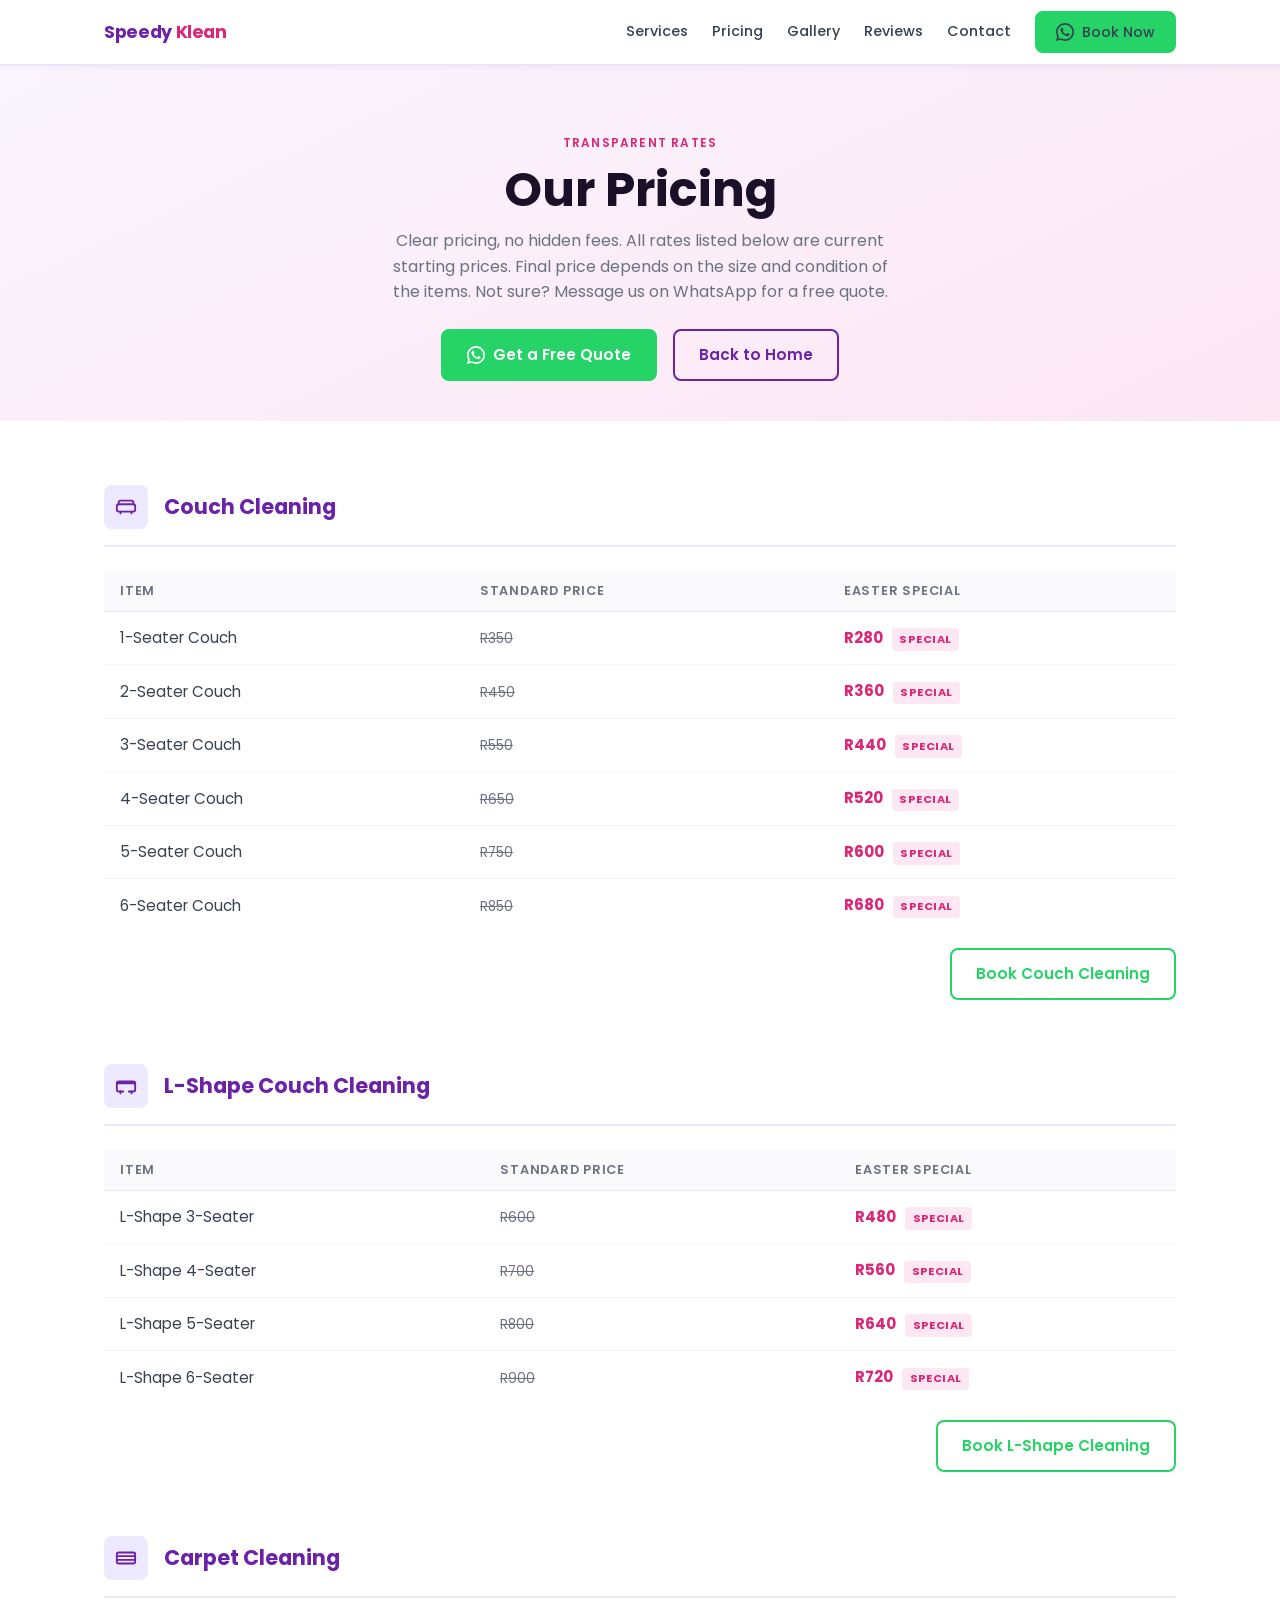
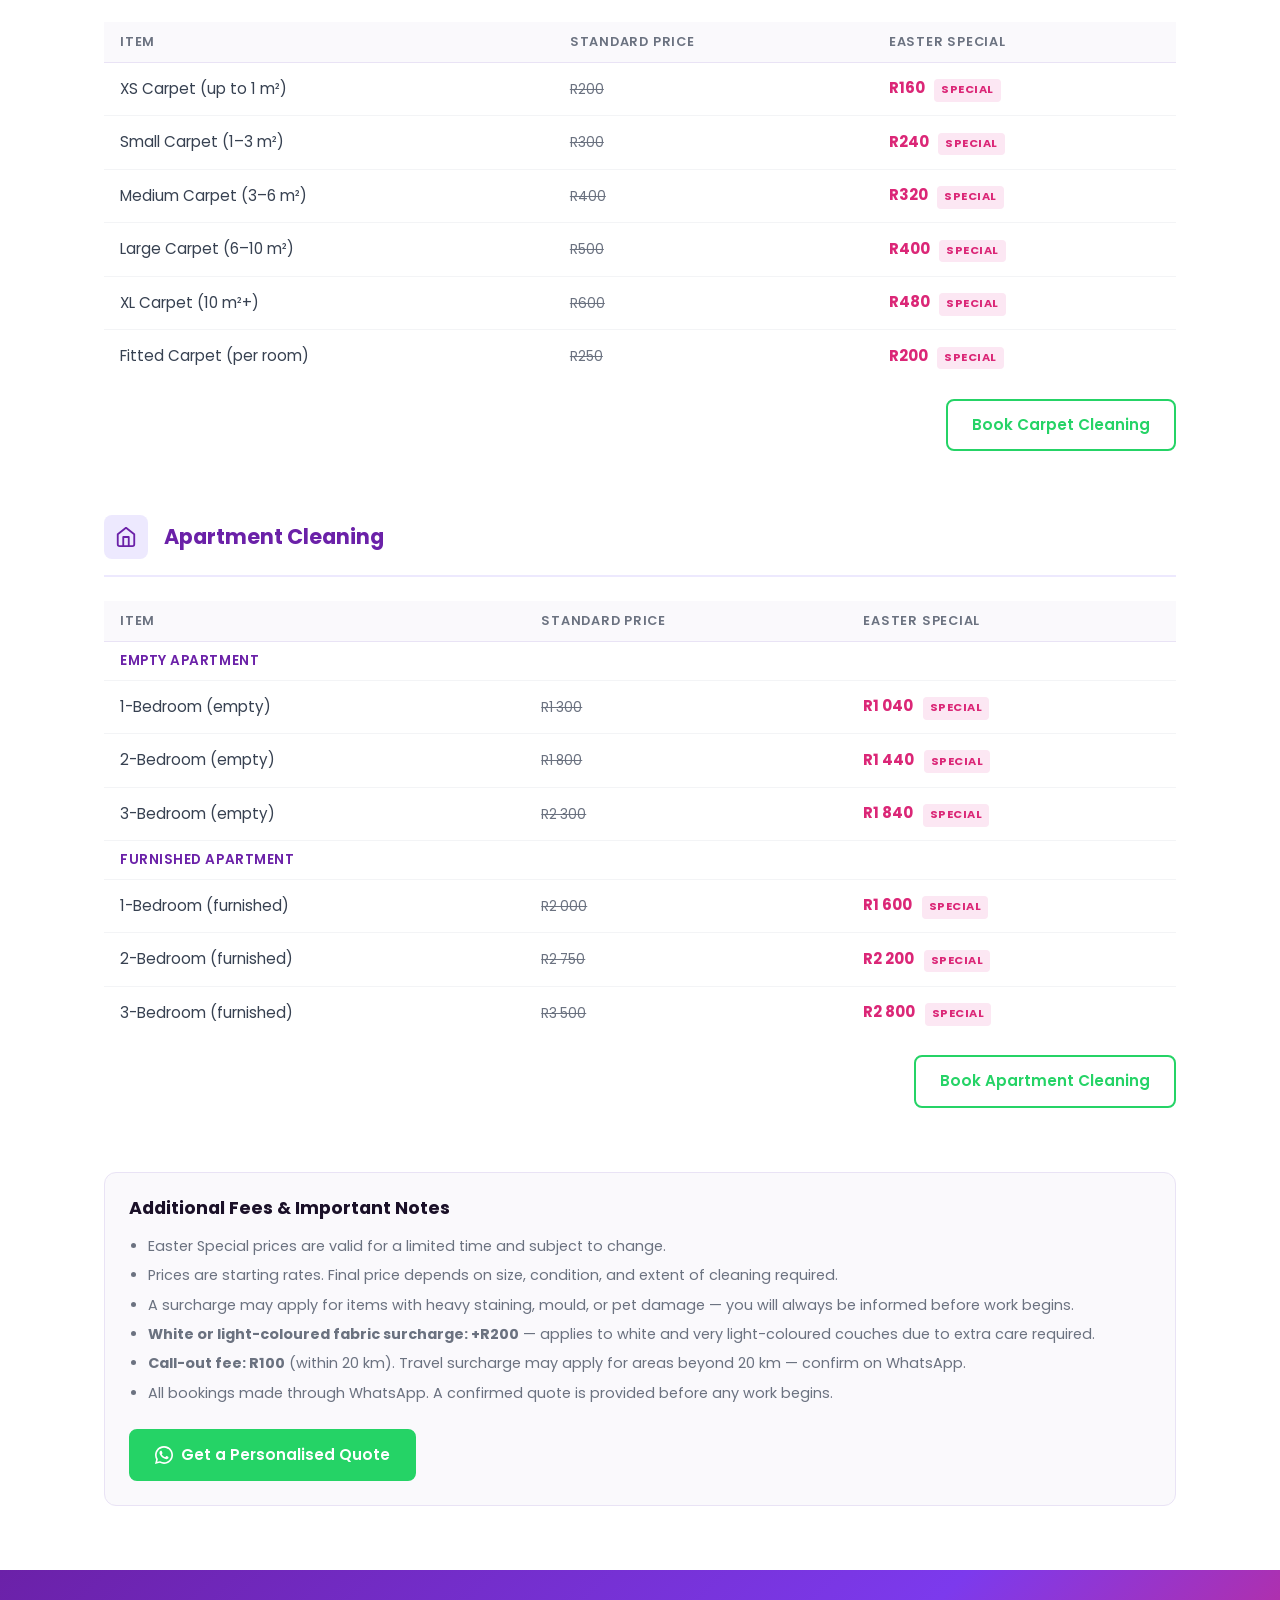
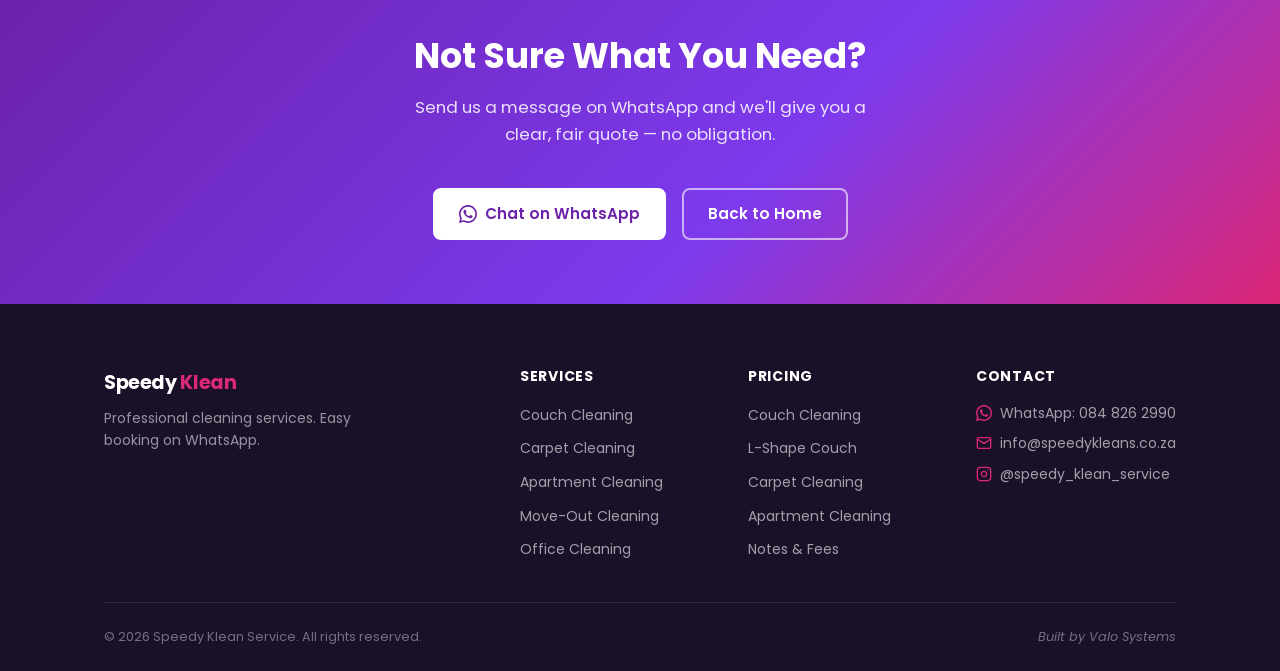
==== commit 08d4d681: "Update site with real business data from client - WhatsApp number: 084 826 2990 (27848262990) - Emai" ====
--- a/pricing.html
+++ b/pricing.html
@@ -120,40 +120,44 @@
             <h2>Couch Cleaning</h2>
           </div>
 
-          <!-- PLACEHOLDER PRICES: Confirm with client before launch -->
           <table class="pricing-table" aria-label="Couch cleaning prices">
             <thead>
               <tr>
                 <th>Item</th>
                 <th>Standard Price</th>
-                <th>Current Price</th>
+                <th>Easter Special</th>
               </tr>
             </thead>
             <tbody>
               <tr>
+                <td>1-Seater Couch</td>
+                <td class="price-col"><span class="original-price">R350</span></td>
+                <td class="promo-col">R280 <span class="promo-badge">SPECIAL</span></td>
+              </tr>
+              <tr>
                 <td>2-Seater Couch</td>
-                <td class="price-col"><span class="original-price">R300</span></td>
-                <td class="promo-col">R250 <span class="promo-badge">PROMO</span></td>
+                <td class="price-col"><span class="original-price">R450</span></td>
+                <td class="promo-col">R360 <span class="promo-badge">SPECIAL</span></td>
               </tr>
               <tr>
                 <td>3-Seater Couch</td>
-                <td class="price-col"><span class="original-price">R400</span></td>
-                <td class="promo-col">R350 <span class="promo-badge">PROMO</span></td>
+                <td class="price-col"><span class="original-price">R550</span></td>
+                <td class="promo-col">R440 <span class="promo-badge">SPECIAL</span></td>
               </tr>
               <tr>
                 <td>4-Seater Couch</td>
-                <td class="price-col"><span class="original-price">R500</span></td>
-                <td class="promo-col">R450 <span class="promo-badge">PROMO</span></td>
+                <td class="price-col"><span class="original-price">R650</span></td>
+                <td class="promo-col">R520 <span class="promo-badge">SPECIAL</span></td>
               </tr>
               <tr>
                 <td>5-Seater Couch</td>
-                <td class="price-col"><span class="original-price">R600</span></td>
-                <td class="promo-col">R550 <span class="promo-badge">PROMO</span></td>
-              </tr>
-              <tr>
-                <td>Single Couch / Chair</td>
-                <td class="price-col">R150</td>
-                <td class="price-col">R150</td>
+                <td class="price-col"><span class="original-price">R750</span></td>
+                <td class="promo-col">R600 <span class="promo-badge">SPECIAL</span></td>
+              </tr>
+              <tr>
+                <td>6-Seater Couch</td>
+                <td class="price-col"><span class="original-price">R850</span></td>
+                <td class="promo-col">R680 <span class="promo-badge">SPECIAL</span></td>
               </tr>
             </tbody>
           </table>
@@ -171,30 +175,34 @@
             <h2>L-Shape Couch Cleaning</h2>
           </div>
 
-          <!-- PLACEHOLDER PRICES -->
           <table class="pricing-table" aria-label="L-shape couch cleaning prices">
             <thead>
               <tr>
                 <th>Item</th>
                 <th>Standard Price</th>
-                <th>Current Price</th>
+                <th>Easter Special</th>
               </tr>
             </thead>
             <tbody>
               <tr>
-                <td>Small L-Shape (4–5 seater)</td>
+                <td>L-Shape 3-Seater</td>
                 <td class="price-col"><span class="original-price">R600</span></td>
-                <td class="promo-col">R500 <span class="promo-badge">PROMO</span></td>
-              </tr>
-              <tr>
-                <td>Medium L-Shape (6–7 seater)</td>
-                <td class="price-col"><span class="original-price">R750</span></td>
-                <td class="promo-col">R620 <span class="promo-badge">PROMO</span></td>
-              </tr>
-              <tr>
-                <td>Large L-Shape (8+ seater)</td>
+                <td class="promo-col">R480 <span class="promo-badge">SPECIAL</span></td>
+              </tr>
+              <tr>
+                <td>L-Shape 4-Seater</td>
+                <td class="price-col"><span class="original-price">R700</span></td>
+                <td class="promo-col">R560 <span class="promo-badge">SPECIAL</span></td>
+              </tr>
+              <tr>
+                <td>L-Shape 5-Seater</td>
+                <td class="price-col"><span class="original-price">R800</span></td>
+                <td class="promo-col">R640 <span class="promo-badge">SPECIAL</span></td>
+              </tr>
+              <tr>
+                <td>L-Shape 6-Seater</td>
                 <td class="price-col"><span class="original-price">R900</span></td>
-                <td class="promo-col">R750 <span class="promo-badge">PROMO</span></td>
+                <td class="promo-col">R720 <span class="promo-badge">SPECIAL</span></td>
               </tr>
             </tbody>
           </table>
@@ -212,45 +220,44 @@
             <h2>Carpet Cleaning</h2>
           </div>
 
-          <!-- PLACEHOLDER PRICES -->
           <table class="pricing-table" aria-label="Carpet cleaning prices">
             <thead>
               <tr>
                 <th>Item</th>
                 <th>Standard Price</th>
-                <th>Current Price</th>
+                <th>Easter Special</th>
               </tr>
             </thead>
             <tbody>
               <tr>
-                <td>Lounge / Sitting Room</td>
-                <td class="price-col"><span class="original-price">R320</span></td>
-                <td class="promo-col">R280 <span class="promo-badge">PROMO</span></td>
-              </tr>
-              <tr>
-                <td>Bedroom (per room)</td>
-                <td class="price-col"><span class="original-price">R220</span></td>
-                <td class="promo-col">R180 <span class="promo-badge">PROMO</span></td>
-              </tr>
-              <tr>
-                <td>Passage / Hallway</td>
-                <td class="price-col">R120</td>
-                <td class="price-col">R100</td>
-              </tr>
-              <tr>
-                <td>Stairs (per flight)</td>
-                <td class="price-col">R200</td>
-                <td class="price-col">R180</td>
-              </tr>
-              <tr>
-                <td>Area Rug (small)</td>
-                <td class="price-col">R150</td>
-                <td class="price-col">R130</td>
-              </tr>
-              <tr>
-                <td>Area Rug (large)</td>
-                <td class="price-col">R280</td>
-                <td class="price-col">R250</td>
+                <td>XS Carpet (up to 1 m²)</td>
+                <td class="price-col"><span class="original-price">R200</span></td>
+                <td class="promo-col">R160 <span class="promo-badge">SPECIAL</span></td>
+              </tr>
+              <tr>
+                <td>Small Carpet (1–3 m²)</td>
+                <td class="price-col"><span class="original-price">R300</span></td>
+                <td class="promo-col">R240 <span class="promo-badge">SPECIAL</span></td>
+              </tr>
+              <tr>
+                <td>Medium Carpet (3–6 m²)</td>
+                <td class="price-col"><span class="original-price">R400</span></td>
+                <td class="promo-col">R320 <span class="promo-badge">SPECIAL</span></td>
+              </tr>
+              <tr>
+                <td>Large Carpet (6–10 m²)</td>
+                <td class="price-col"><span class="original-price">R500</span></td>
+                <td class="promo-col">R400 <span class="promo-badge">SPECIAL</span></td>
+              </tr>
+              <tr>
+                <td>XL Carpet (10 m²+)</td>
+                <td class="price-col"><span class="original-price">R600</span></td>
+                <td class="promo-col">R480 <span class="promo-badge">SPECIAL</span></td>
+              </tr>
+              <tr>
+                <td>Fitted Carpet (per room)</td>
+                <td class="price-col"><span class="original-price">R250</span></td>
+                <td class="promo-col">R200 <span class="promo-badge">SPECIAL</span></td>
               </tr>
             </tbody>
           </table>
@@ -268,45 +275,50 @@
             <h2>Apartment Cleaning</h2>
           </div>
 
-          <!-- PLACEHOLDER PRICES -->
           <table class="pricing-table" aria-label="Apartment cleaning prices">
             <thead>
               <tr>
                 <th>Item</th>
                 <th>Standard Price</th>
-                <th>Current Price</th>
+                <th>Easter Special</th>
               </tr>
             </thead>
             <tbody>
               <tr>
-                <td>Studio / Bachelor</td>
-                <td class="price-col"><span class="original-price">R500</span></td>
-                <td class="promo-col">R400 <span class="promo-badge">PROMO</span></td>
-              </tr>
-              <tr>
-                <td>1-Bedroom Apartment</td>
-                <td class="price-col"><span class="original-price">R650</span></td>
-                <td class="promo-col">R550 <span class="promo-badge">PROMO</span></td>
-              </tr>
-              <tr>
-                <td>2-Bedroom Apartment</td>
-                <td class="price-col"><span class="original-price">R900</span></td>
-                <td class="promo-col">R750 <span class="promo-badge">PROMO</span></td>
-              </tr>
-              <tr>
-                <td>3-Bedroom Apartment</td>
-                <td class="price-col"><span class="original-price">R1 150</span></td>
-                <td class="promo-col">R950 <span class="promo-badge">PROMO</span></td>
-              </tr>
-              <tr>
-                <td>Move-In / Move-Out Clean (1-bed)</td>
-                <td class="price-col">R800</td>
-                <td class="price-col">R700</td>
-              </tr>
-              <tr>
-                <td>Move-In / Move-Out Clean (2-bed)</td>
-                <td class="price-col">R1 100</td>
-                <td class="price-col">R950</td>
+                <td colspan="3" style="background:var(--surface);font-weight:600;color:var(--purple);padding:0.5rem 1rem;font-size:0.85rem;text-transform:uppercase;letter-spacing:0.04em;">Empty Apartment</td>
+              </tr>
+              <tr>
+                <td>1-Bedroom (empty)</td>
+                <td class="price-col"><span class="original-price">R1&thinsp;300</span></td>
+                <td class="promo-col">R1&thinsp;040 <span class="promo-badge">SPECIAL</span></td>
+              </tr>
+              <tr>
+                <td>2-Bedroom (empty)</td>
+                <td class="price-col"><span class="original-price">R1&thinsp;800</span></td>
+                <td class="promo-col">R1&thinsp;440 <span class="promo-badge">SPECIAL</span></td>
+              </tr>
+              <tr>
+                <td>3-Bedroom (empty)</td>
+                <td class="price-col"><span class="original-price">R2&thinsp;300</span></td>
+                <td class="promo-col">R1&thinsp;840 <span class="promo-badge">SPECIAL</span></td>
+              </tr>
+              <tr>
+                <td colspan="3" style="background:var(--surface);font-weight:600;color:var(--purple);padding:0.5rem 1rem;font-size:0.85rem;text-transform:uppercase;letter-spacing:0.04em;">Furnished Apartment</td>
+              </tr>
+              <tr>
+                <td>1-Bedroom (furnished)</td>
+                <td class="price-col"><span class="original-price">R2&thinsp;000</span></td>
+                <td class="promo-col">R1&thinsp;600 <span class="promo-badge">SPECIAL</span></td>
+              </tr>
+              <tr>
+                <td>2-Bedroom (furnished)</td>
+                <td class="price-col"><span class="original-price">R2&thinsp;750</span></td>
+                <td class="promo-col">R2&thinsp;200 <span class="promo-badge">SPECIAL</span></td>
+              </tr>
+              <tr>
+                <td>3-Bedroom (furnished)</td>
+                <td class="price-col"><span class="original-price">R3&thinsp;500</span></td>
+                <td class="promo-col">R2&thinsp;800 <span class="promo-badge">SPECIAL</span></td>
               </tr>
             </tbody>
           </table>
@@ -319,14 +331,12 @@
         <div class="pricing-notes" id="additional-notes">
           <h2>Additional Fees &amp; Important Notes</h2>
           <ul>
-            <!-- PLACEHOLDER: Confirm all notes and fees with client before launch -->
+            <li>Easter Special prices are valid for a limited time and subject to change.</li>
             <li>Prices are starting rates. Final price depends on size, condition, and extent of cleaning required.</li>
             <li>A surcharge may apply for items with heavy staining, mould, or pet damage — you will always be informed before work begins.</li>
-            <li>Call-out fee: <strong>[CALL-OUT FEE PLACEHOLDER]</strong> — confirm with client.</li>
-            <li>Travel surcharge may apply for areas outside <strong>[PRIMARY SERVICE AREA]</strong>.</li>
-            <li>Promotional prices are valid for a limited time and subject to change.</li>
-            <li>All bookings made through WhatsApp. A quote will be confirmed before your booking is locked in.</li>
-            <li>Payment accepted: <strong>[PAYMENT METHODS PLACEHOLDER]</strong> — confirm with client.</li>
+            <li><strong>White or light-coloured fabric surcharge: +R200</strong> — applies to white and very light-coloured couches due to extra care required.</li>
+            <li><strong>Call-out fee: R100</strong> (within 20 km). Travel surcharge may apply for areas beyond 20 km — confirm on WhatsApp.</li>
+            <li>All bookings made through WhatsApp. A confirmed quote is provided before any work begins.</li>
           </ul>
 
           <div style="margin-top:var(--space-md)">
@@ -405,14 +415,20 @@
             <li>
               <a href="#" data-wa="general" class="footer-contact-item">
                 <svg xmlns="http://www.w3.org/2000/svg" viewBox="0 0 24 24" fill="currentColor" width="16" height="16"><path d="M17.472 14.382c-.297-.149-1.758-.867-2.03-.967-.273-.099-.471-.148-.67.15-.197.297-.767.966-.94 1.164-.173.199-.347.223-.644.075-.297-.15-1.255-.463-2.39-1.475-.883-.788-1.48-1.761-1.653-2.059-.173-.297-.018-.458.13-.606.134-.133.298-.347.446-.52.149-.174.198-.298.298-.497.099-.198.05-.371-.025-.52-.075-.149-.669-1.612-.916-2.207-.242-.579-.487-.5-.669-.51-.173-.008-.371-.01-.57-.01-.198 0-.52.074-.792.372-.272.297-1.04 1.016-1.04 2.479 0 1.462 1.065 2.875 1.213 3.074.149.198 2.096 3.2 5.077 4.487.709.306 1.262.489 1.694.625.712.227 1.36.195 1.871.118.571-.085 1.758-.719 2.006-1.413.248-.694.248-1.289.173-1.413-.074-.124-.272-.198-.57-.347z"/><path d="M12 0C5.373 0 0 5.373 0 12c0 2.127.555 4.126 1.526 5.862L0 24l6.335-1.513A11.945 11.945 0 0012 24c6.627 0 12-5.373 12-12S18.627 0 12 0zm0 21.818a9.806 9.806 0 01-5.001-1.37l-.359-.213-3.72.888.916-3.618-.234-.372A9.788 9.788 0 012.182 12C2.182 6.57 6.57 2.182 12 2.182S21.818 6.57 21.818 12 17.43 21.818 12 21.818z"/></svg>
-                WhatsApp: [NUMBER]
+                WhatsApp: 084 826 2990
               </a>
             </li>
             <li>
-              <span class="footer-contact-item">
-                <svg xmlns="http://www.w3.org/2000/svg" viewBox="0 0 24 24" fill="none" stroke="currentColor" stroke-width="2" stroke-linecap="round" stroke-linejoin="round" width="16" height="16"><path d="M21 10c0 7-9 13-9 13s-9-6-9-13a9 9 0 0 1 18 0z"/><circle cx="12" cy="10" r="3"/></svg>
-                [PRIMARY SERVICE AREA]
-              </span>
+              <a href="mailto:info@speedykleans.co.za" class="footer-contact-item">
+                <svg xmlns="http://www.w3.org/2000/svg" viewBox="0 0 24 24" fill="none" stroke="currentColor" stroke-width="2" stroke-linecap="round" stroke-linejoin="round" width="16" height="16"><path d="M4 4h16c1.1 0 2 .9 2 2v12c0 1.1-.9 2-2 2H4c-1.1 0-2-.9-2-2V6c0-1.1.9-2 2-2z"/><polyline points="22,6 12,13 2,6"/></svg>
+                info@speedykleans.co.za
+              </a>
+            </li>
+            <li>
+              <a href="https://www.instagram.com/speedy_klean_service" target="_blank" rel="noopener noreferrer" class="footer-contact-item">
+                <svg xmlns="http://www.w3.org/2000/svg" viewBox="0 0 24 24" fill="none" stroke="currentColor" stroke-width="2" stroke-linecap="round" stroke-linejoin="round" width="16" height="16"><rect x="2" y="2" width="20" height="20" rx="5" ry="5"/><path d="M16 11.37A4 4 0 1 1 12.63 8 4 4 0 0 1 16 11.37z"/><line x1="17.5" y1="6.5" x2="17.51" y2="6.5"/></svg>
+                @speedy_klean_service
+              </a>
             </li>
           </ul>
         </div>
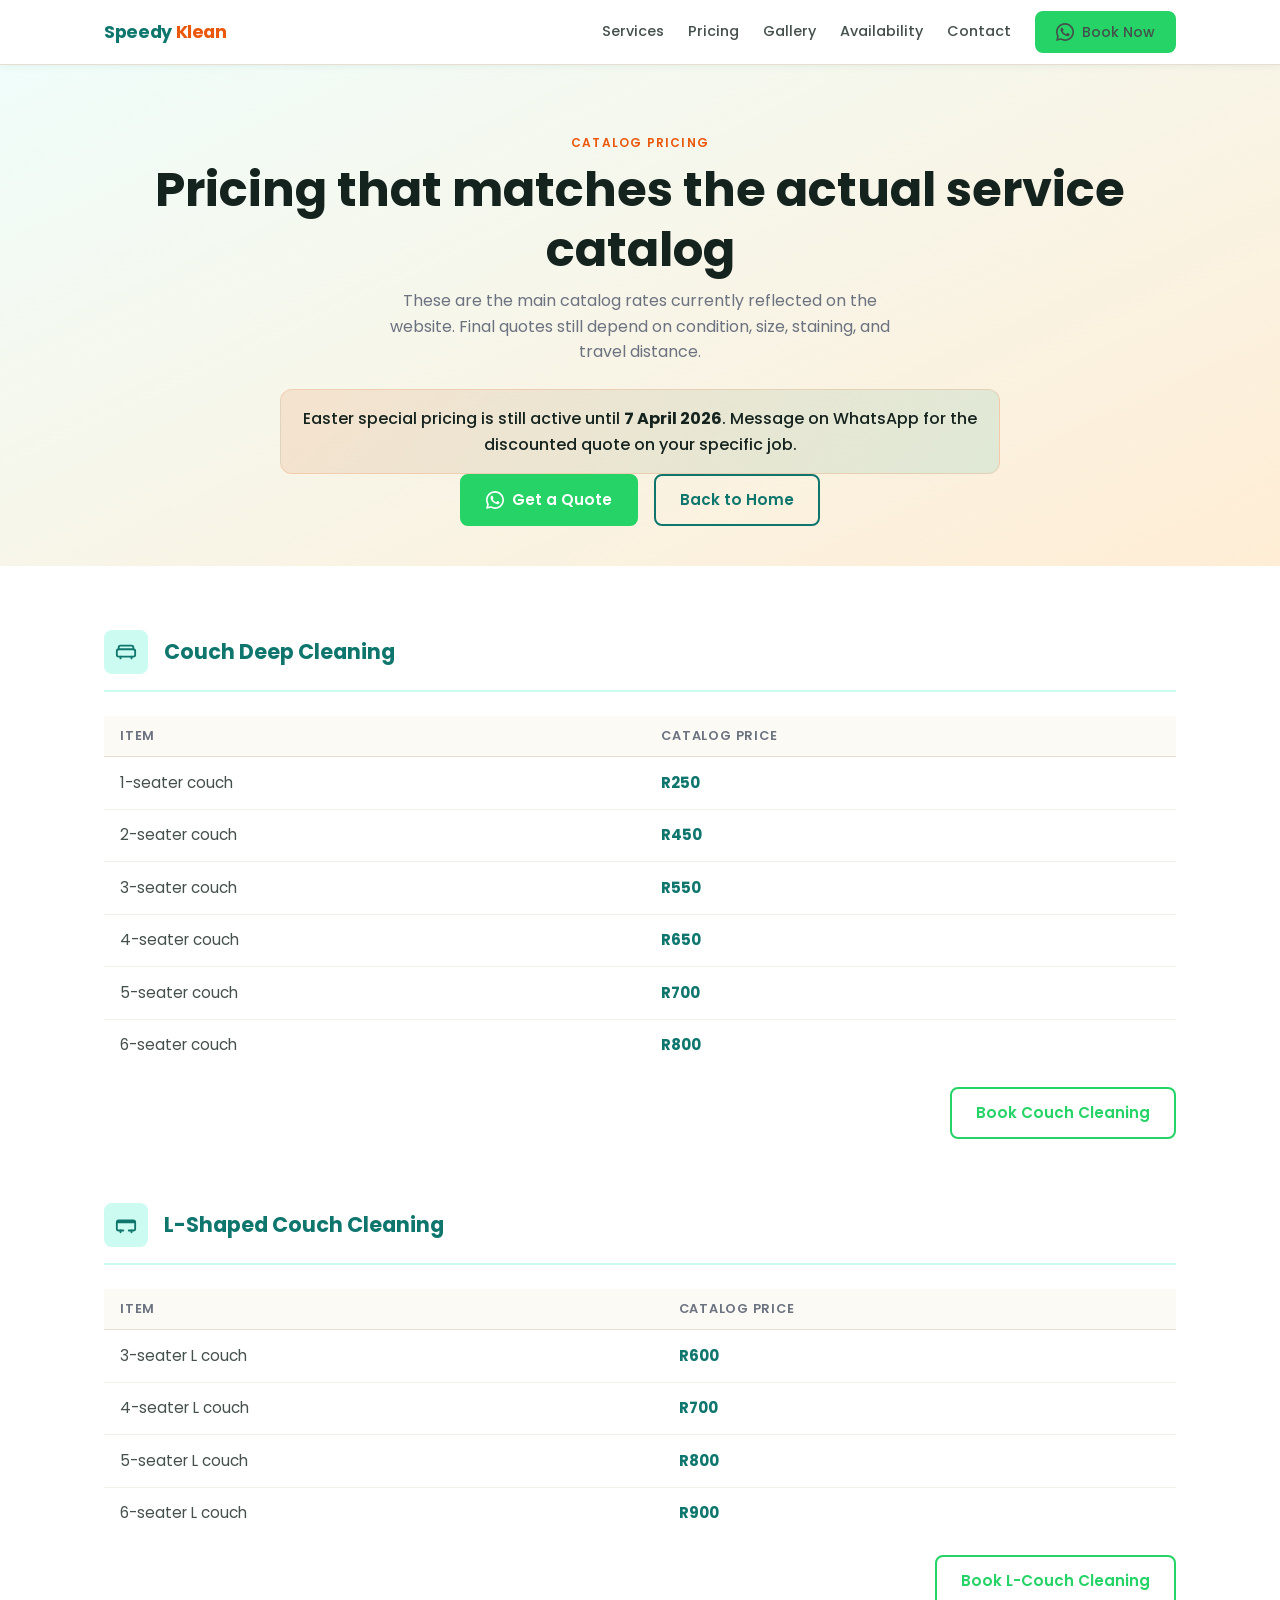
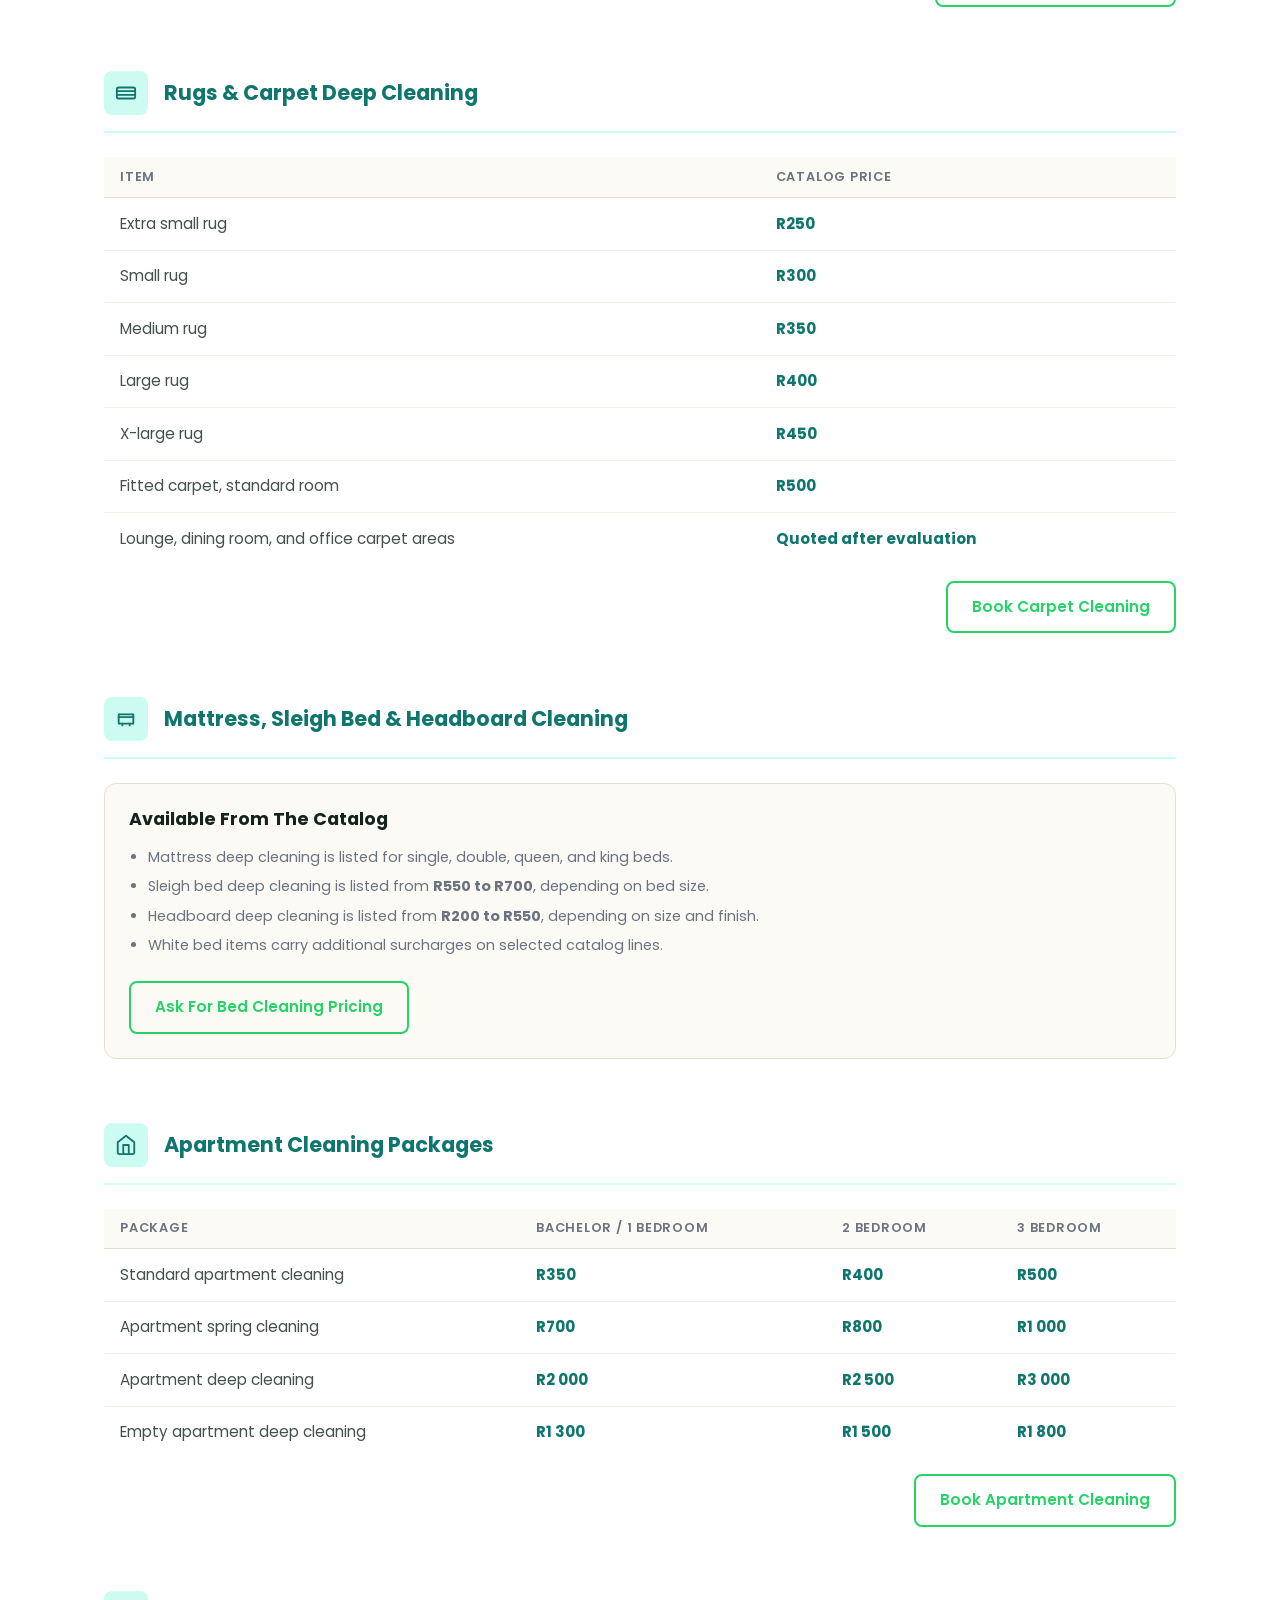
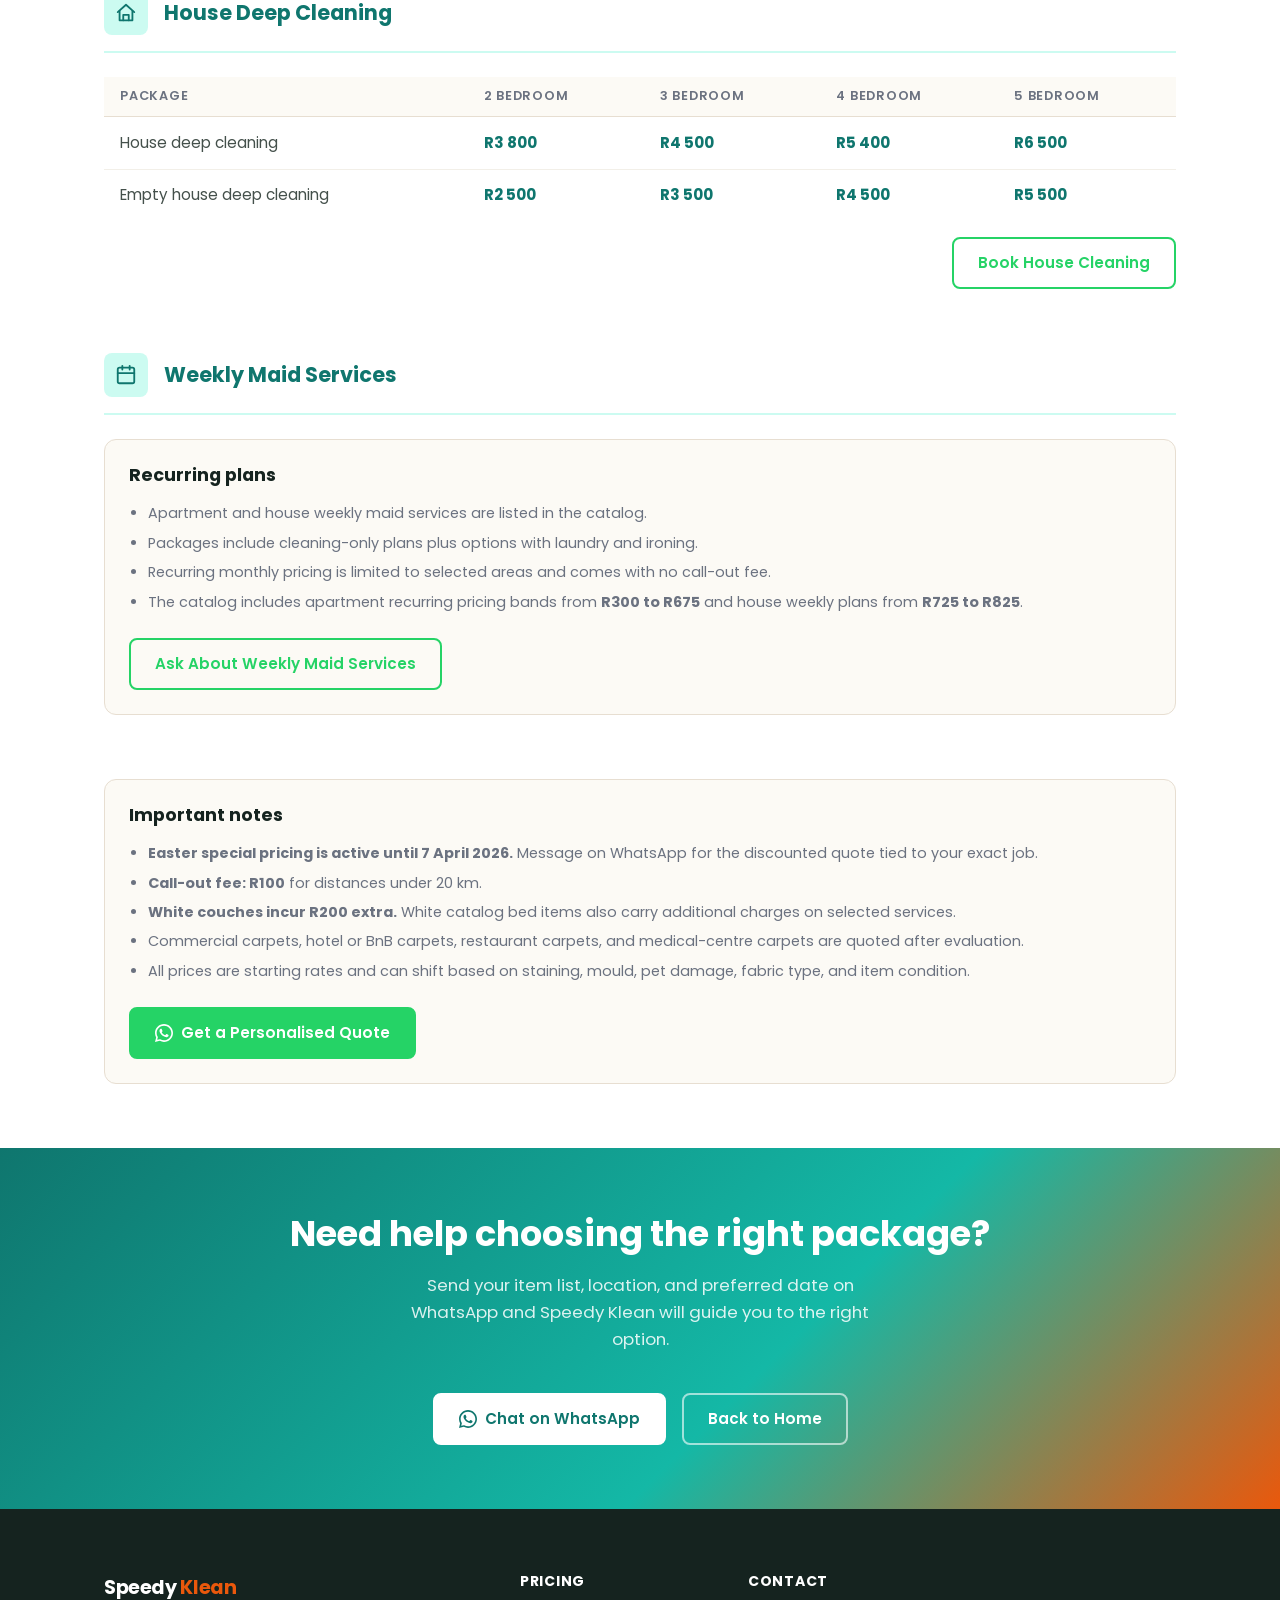
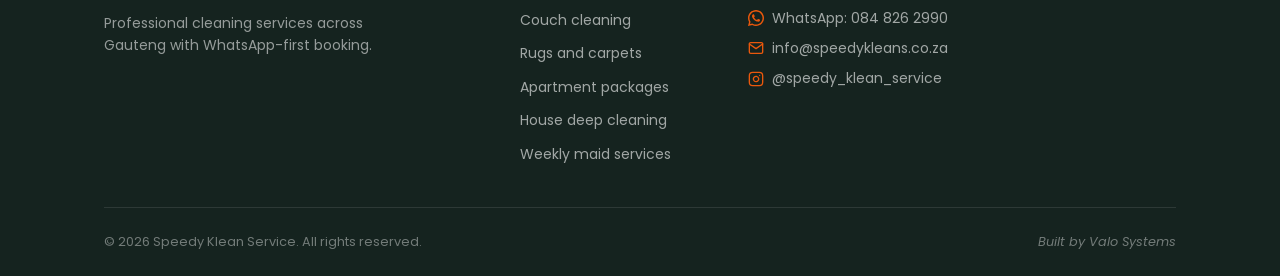
==== commit 0f2df389: "Finalize client-ready website updates" ====
--- a/pricing.html
+++ b/pricing.html
@@ -4,32 +4,25 @@
   <meta charset="UTF-8" />
   <meta name="viewport" content="width=device-width, initial-scale=1.0" />
 
-  <!-- SEO: Update [PRIMARY SERVICE AREA] before launch -->
-  <title>Pricing | Speedy Klean Service — Couch, Carpet &amp; Apartment Cleaning</title>
-  <meta name="description"
-    content="Clear, transparent pricing for couch cleaning, carpet cleaning, L-shape couch cleaning, and apartment deep cleaning. Get a quote on WhatsApp from Speedy Klean Service." />
-
-  <!-- Open Graph -->
+  <title>Pricing | Speedy Klean Service</title>
+  <meta
+    name="description"
+    content="Browse Speedy Klean Service pricing for couches, rugs, carpets, apartments, and houses across Gauteng. Easter specials are active until 7 April 2026."
+  />
+
   <meta property="og:title" content="Pricing | Speedy Klean Service" />
-  <meta property="og:description" content="Transparent cleaning service pricing. No hidden costs." />
+  <meta property="og:description" content="Catalog-led cleaning pricing with WhatsApp quotes for Gauteng bookings." />
   <meta property="og:type" content="website" />
 
-  <!-- Fonts -->
   <link rel="preconnect" href="https://fonts.googleapis.com" />
   <link rel="preconnect" href="https://fonts.gstatic.com" crossorigin />
   <link href="https://fonts.googleapis.com/css2?family=Poppins:wght@400;500;600;700&display=swap" rel="stylesheet" />
 
-  <!-- Styles -->
   <link rel="stylesheet" href="styles.css" />
 </head>
 <body>
-
-  <!-- ══════════════════════════════════════════════════════════
-       NAVIGATION (shared)
-  ══════════════════════════════════════════════════════════ -->
   <header class="site-nav">
     <div class="container nav-inner">
-
       <a href="index.html" class="nav-logo">
         Speedy <span>Klean</span>
       </a>
@@ -38,7 +31,7 @@
         <a href="index.html#services">Services</a>
         <a href="pricing.html">Pricing</a>
         <a href="index.html#gallery">Gallery</a>
-        <a href="index.html#reviews">Reviews</a>
+        <a href="index.html#availability">Availability</a>
         <a href="index.html#contact">Contact</a>
         <a href="#" class="btn btn-wa" data-wa="general" aria-label="Book on WhatsApp">
           <svg xmlns="http://www.w3.org/2000/svg" viewBox="0 0 24 24" fill="currentColor" aria-hidden="true">
@@ -66,7 +59,7 @@
     <a href="index.html#services">Services</a>
     <a href="pricing.html">Pricing</a>
     <a href="index.html#gallery">Gallery</a>
-    <a href="index.html#reviews">Reviews</a>
+    <a href="index.html#availability">Availability</a>
     <a href="index.html#contact">Contact</a>
     <a href="#" class="btn btn-wa" data-wa="general">
       <svg xmlns="http://www.w3.org/2000/svg" viewBox="0 0 24 24" fill="currentColor" width="18" height="18">
@@ -78,87 +71,54 @@
   </nav>
 
   <main>
-
-    <!-- ══════════════════════════════════════════════════════
-         PAGE HERO
-    ══════════════════════════════════════════════════════ -->
     <section class="pricing-page-hero">
       <div class="container">
-        <span class="section-label">Transparent Rates</span>
-        <h1>Our Pricing</h1>
+        <span class="section-label">Catalog Pricing</span>
+        <h1>Pricing that matches the actual service catalog</h1>
         <p>
-          Clear pricing, no hidden fees. All rates listed below are current starting prices.
-          Final price depends on the size and condition of the items.
-          Not sure? Message us on WhatsApp for a free quote.
+          These are the main catalog rates currently reflected on the website. Final quotes still depend on condition, size,
+          staining, and travel distance.
         </p>
+        <div class="promo-inline">
+          Easter special pricing is still active until <strong>7 April 2026</strong>. Message on WhatsApp for the discounted quote on your specific job.
+        </div>
         <div class="btn-group" style="justify-content:center">
           <a class="btn btn-wa" data-wa="pricing" href="#">
             <svg xmlns="http://www.w3.org/2000/svg" viewBox="0 0 24 24" fill="currentColor" aria-hidden="true">
               <path d="M17.472 14.382c-.297-.149-1.758-.867-2.03-.967-.273-.099-.471-.148-.67.15-.197.297-.767.966-.94 1.164-.173.199-.347.223-.644.075-.297-.15-1.255-.463-2.39-1.475-.883-.788-1.48-1.761-1.653-2.059-.173-.297-.018-.458.13-.606.134-.133.298-.347.446-.52.149-.174.198-.298.298-.497.099-.198.05-.371-.025-.52-.075-.149-.669-1.612-.916-2.207-.242-.579-.487-.5-.669-.51-.173-.008-.371-.01-.57-.01-.198 0-.52.074-.792.372-.272.297-1.04 1.016-1.04 2.479 0 1.462 1.065 2.875 1.213 3.074.149.198 2.096 3.2 5.077 4.487.709.306 1.262.489 1.694.625.712.227 1.36.195 1.871.118.571-.085 1.758-.719 2.006-1.413.248-.694.248-1.289.173-1.413-.074-.124-.272-.198-.57-.347z"/>
               <path d="M12 0C5.373 0 0 5.373 0 12c0 2.127.555 4.126 1.526 5.862L0 24l6.335-1.513A11.945 11.945 0 0012 24c6.627 0 12-5.373 12-12S18.627 0 12 0zm0 21.818a9.806 9.806 0 01-5.001-1.37l-.359-.213-3.72.888.916-3.618-.234-.372A9.788 9.788 0 012.182 12C2.182 6.57 6.57 2.182 12 2.182S21.818 6.57 21.818 12 17.43 21.818 12 21.818z"/>
             </svg>
-            Get a Free Quote
+            Get a Quote
           </a>
           <a class="btn btn-outline" href="index.html">Back to Home</a>
         </div>
       </div>
     </section>
 
-    <!-- ══════════════════════════════════════════════════════
-         PRICING CONTENT
-         PLACEHOLDER: Replace all prices with confirmed rates
-    ══════════════════════════════════════════════════════ -->
     <section class="section">
       <div class="container">
-
-        <!-- ─── Couch Cleaning ──────────────────────────────── -->
         <div class="pricing-group" id="couch-cleaning">
           <div class="pricing-group-header">
             <div class="pricing-group-icon" aria-hidden="true">
               <svg xmlns="http://www.w3.org/2000/svg" viewBox="0 0 24 24" fill="none" stroke="currentColor" stroke-width="2" stroke-linecap="round" stroke-linejoin="round"><path d="M20 9V7a2 2 0 0 0-2-2H6a2 2 0 0 0-2 2v2"/><path d="M2 11a2 2 0 0 1 2-2h16a2 2 0 0 1 2 2v4a2 2 0 0 1-2 2H4a2 2 0 0 1-2-2v-4z"/><path d="M6 17v2M18 17v2"/></svg>
             </div>
-            <h2>Couch Cleaning</h2>
+            <h2>Couch Deep Cleaning</h2>
           </div>
 
           <table class="pricing-table" aria-label="Couch cleaning prices">
             <thead>
               <tr>
                 <th>Item</th>
-                <th>Standard Price</th>
-                <th>Easter Special</th>
+                <th>Catalog Price</th>
               </tr>
             </thead>
             <tbody>
-              <tr>
-                <td>1-Seater Couch</td>
-                <td class="price-col"><span class="original-price">R350</span></td>
-                <td class="promo-col">R280 <span class="promo-badge">SPECIAL</span></td>
-              </tr>
-              <tr>
-                <td>2-Seater Couch</td>
-                <td class="price-col"><span class="original-price">R450</span></td>
-                <td class="promo-col">R360 <span class="promo-badge">SPECIAL</span></td>
-              </tr>
-              <tr>
-                <td>3-Seater Couch</td>
-                <td class="price-col"><span class="original-price">R550</span></td>
-                <td class="promo-col">R440 <span class="promo-badge">SPECIAL</span></td>
-              </tr>
-              <tr>
-                <td>4-Seater Couch</td>
-                <td class="price-col"><span class="original-price">R650</span></td>
-                <td class="promo-col">R520 <span class="promo-badge">SPECIAL</span></td>
-              </tr>
-              <tr>
-                <td>5-Seater Couch</td>
-                <td class="price-col"><span class="original-price">R750</span></td>
-                <td class="promo-col">R600 <span class="promo-badge">SPECIAL</span></td>
-              </tr>
-              <tr>
-                <td>6-Seater Couch</td>
-                <td class="price-col"><span class="original-price">R850</span></td>
-                <td class="promo-col">R680 <span class="promo-badge">SPECIAL</span></td>
-              </tr>
+              <tr><td>1-seater couch</td><td class="price-col">R250</td></tr>
+              <tr><td>2-seater couch</td><td class="price-col">R450</td></tr>
+              <tr><td>3-seater couch</td><td class="price-col">R550</td></tr>
+              <tr><td>4-seater couch</td><td class="price-col">R650</td></tr>
+              <tr><td>5-seater couch</td><td class="price-col">R700</td></tr>
+              <tr><td>6-seater couch</td><td class="price-col">R800</td></tr>
             </tbody>
           </table>
           <div class="pricing-cta-row">
@@ -166,99 +126,56 @@
           </div>
         </div>
 
-        <!-- ─── L-Shape Couch Cleaning ───────────────────────── -->
         <div class="pricing-group" id="l-shape-cleaning">
           <div class="pricing-group-header">
             <div class="pricing-group-icon" aria-hidden="true">
               <svg xmlns="http://www.w3.org/2000/svg" viewBox="0 0 24 24" fill="none" stroke="currentColor" stroke-width="2" stroke-linecap="round" stroke-linejoin="round"><path d="M2 9h20M2 9a2 2 0 0 1 2-2h16a2 2 0 0 1 2 2v7a2 2 0 0 1-2 2h-5"/><path d="M9 18H4a2 2 0 0 1-2-2v-7"/><path d="M6 18v2M18 18v2"/></svg>
             </div>
-            <h2>L-Shape Couch Cleaning</h2>
-          </div>
-
-          <table class="pricing-table" aria-label="L-shape couch cleaning prices">
+            <h2>L-Shaped Couch Cleaning</h2>
+          </div>
+
+          <table class="pricing-table" aria-label="L-shaped couch prices">
             <thead>
               <tr>
                 <th>Item</th>
-                <th>Standard Price</th>
-                <th>Easter Special</th>
+                <th>Catalog Price</th>
               </tr>
             </thead>
             <tbody>
-              <tr>
-                <td>L-Shape 3-Seater</td>
-                <td class="price-col"><span class="original-price">R600</span></td>
-                <td class="promo-col">R480 <span class="promo-badge">SPECIAL</span></td>
-              </tr>
-              <tr>
-                <td>L-Shape 4-Seater</td>
-                <td class="price-col"><span class="original-price">R700</span></td>
-                <td class="promo-col">R560 <span class="promo-badge">SPECIAL</span></td>
-              </tr>
-              <tr>
-                <td>L-Shape 5-Seater</td>
-                <td class="price-col"><span class="original-price">R800</span></td>
-                <td class="promo-col">R640 <span class="promo-badge">SPECIAL</span></td>
-              </tr>
-              <tr>
-                <td>L-Shape 6-Seater</td>
-                <td class="price-col"><span class="original-price">R900</span></td>
-                <td class="promo-col">R720 <span class="promo-badge">SPECIAL</span></td>
-              </tr>
+              <tr><td>3-seater L couch</td><td class="price-col">R600</td></tr>
+              <tr><td>4-seater L couch</td><td class="price-col">R700</td></tr>
+              <tr><td>5-seater L couch</td><td class="price-col">R800</td></tr>
+              <tr><td>6-seater L couch</td><td class="price-col">R900</td></tr>
             </tbody>
           </table>
           <div class="pricing-cta-row">
-            <a class="btn btn-wa-outline" data-wa="couch" href="#">Book L-Shape Cleaning</a>
-          </div>
-        </div>
-
-        <!-- ─── Carpet Cleaning ──────────────────────────────── -->
+            <a class="btn btn-wa-outline" data-wa="couch" href="#">Book L-Couch Cleaning</a>
+          </div>
+        </div>
+
         <div class="pricing-group" id="carpet-cleaning">
           <div class="pricing-group-header">
             <div class="pricing-group-icon" aria-hidden="true">
               <svg xmlns="http://www.w3.org/2000/svg" viewBox="0 0 24 24" fill="none" stroke="currentColor" stroke-width="2" stroke-linecap="round" stroke-linejoin="round"><rect x="2" y="6" width="20" height="12" rx="2"/><path d="M2 10h20M2 14h20"/></svg>
             </div>
-            <h2>Carpet Cleaning</h2>
-          </div>
-
-          <table class="pricing-table" aria-label="Carpet cleaning prices">
+            <h2>Rugs &amp; Carpet Deep Cleaning</h2>
+          </div>
+
+          <table class="pricing-table" aria-label="Rug and carpet prices">
             <thead>
               <tr>
                 <th>Item</th>
-                <th>Standard Price</th>
-                <th>Easter Special</th>
+                <th>Catalog Price</th>
               </tr>
             </thead>
             <tbody>
-              <tr>
-                <td>XS Carpet (up to 1 m²)</td>
-                <td class="price-col"><span class="original-price">R200</span></td>
-                <td class="promo-col">R160 <span class="promo-badge">SPECIAL</span></td>
-              </tr>
-              <tr>
-                <td>Small Carpet (1–3 m²)</td>
-                <td class="price-col"><span class="original-price">R300</span></td>
-                <td class="promo-col">R240 <span class="promo-badge">SPECIAL</span></td>
-              </tr>
-              <tr>
-                <td>Medium Carpet (3–6 m²)</td>
-                <td class="price-col"><span class="original-price">R400</span></td>
-                <td class="promo-col">R320 <span class="promo-badge">SPECIAL</span></td>
-              </tr>
-              <tr>
-                <td>Large Carpet (6–10 m²)</td>
-                <td class="price-col"><span class="original-price">R500</span></td>
-                <td class="promo-col">R400 <span class="promo-badge">SPECIAL</span></td>
-              </tr>
-              <tr>
-                <td>XL Carpet (10 m²+)</td>
-                <td class="price-col"><span class="original-price">R600</span></td>
-                <td class="promo-col">R480 <span class="promo-badge">SPECIAL</span></td>
-              </tr>
-              <tr>
-                <td>Fitted Carpet (per room)</td>
-                <td class="price-col"><span class="original-price">R250</span></td>
-                <td class="promo-col">R200 <span class="promo-badge">SPECIAL</span></td>
-              </tr>
+              <tr><td>Extra small rug</td><td class="price-col">R250</td></tr>
+              <tr><td>Small rug</td><td class="price-col">R300</td></tr>
+              <tr><td>Medium rug</td><td class="price-col">R350</td></tr>
+              <tr><td>Large rug</td><td class="price-col">R400</td></tr>
+              <tr><td>X-large rug</td><td class="price-col">R450</td></tr>
+              <tr><td>Fitted carpet, standard room</td><td class="price-col">R500</td></tr>
+              <tr><td>Lounge, dining room, and office carpet areas</td><td class="price-col">Quoted after evaluation</td></tr>
             </tbody>
           </table>
           <div class="pricing-cta-row">
@@ -266,59 +183,69 @@
           </div>
         </div>
 
-        <!-- ─── Apartment Cleaning ───────────────────────────── -->
+        <div class="pricing-group" id="mattress-cleaning">
+          <div class="pricing-group-header">
+            <div class="pricing-group-icon" aria-hidden="true">
+              <svg xmlns="http://www.w3.org/2000/svg" viewBox="0 0 24 24" fill="none" stroke="currentColor" stroke-width="2" stroke-linecap="round" stroke-linejoin="round"><path d="M4 7h16v10H4z"/><path d="M4 10h16"/><path d="M8 17v2M16 17v2"/></svg>
+            </div>
+            <h2>Mattress, Sleigh Bed &amp; Headboard Cleaning</h2>
+          </div>
+
+          <div class="pricing-notes">
+            <h2>Available From The Catalog</h2>
+            <ul>
+              <li>Mattress deep cleaning is listed for single, double, queen, and king beds.</li>
+              <li>Sleigh bed deep cleaning is listed from <strong>R550 to R700</strong>, depending on bed size.</li>
+              <li>Headboard deep cleaning is listed from <strong>R200 to R550</strong>, depending on size and finish.</li>
+              <li>White bed items carry additional surcharges on selected catalog lines.</li>
+            </ul>
+            <div style="margin-top:var(--space-md)">
+              <a class="btn btn-wa-outline" data-wa="mattress" href="#">Ask For Bed Cleaning Pricing</a>
+            </div>
+          </div>
+        </div>
+
         <div class="pricing-group" id="apartment-cleaning">
           <div class="pricing-group-header">
             <div class="pricing-group-icon" aria-hidden="true">
               <svg xmlns="http://www.w3.org/2000/svg" viewBox="0 0 24 24" fill="none" stroke="currentColor" stroke-width="2" stroke-linecap="round" stroke-linejoin="round"><path d="M3 9l9-7 9 7v11a2 2 0 0 1-2 2H5a2 2 0 0 1-2-2z"/><polyline points="9 22 9 12 15 12 15 22"/></svg>
             </div>
-            <h2>Apartment Cleaning</h2>
-          </div>
-
-          <table class="pricing-table" aria-label="Apartment cleaning prices">
+            <h2>Apartment Cleaning Packages</h2>
+          </div>
+
+          <table class="pricing-table" aria-label="Apartment cleaning package prices">
             <thead>
               <tr>
-                <th>Item</th>
-                <th>Standard Price</th>
-                <th>Easter Special</th>
+                <th>Package</th>
+                <th>Bachelor / 1 Bedroom</th>
+                <th>2 Bedroom</th>
+                <th>3 Bedroom</th>
               </tr>
             </thead>
             <tbody>
               <tr>
-                <td colspan="3" style="background:var(--surface);font-weight:600;color:var(--purple);padding:0.5rem 1rem;font-size:0.85rem;text-transform:uppercase;letter-spacing:0.04em;">Empty Apartment</td>
-              </tr>
-              <tr>
-                <td>1-Bedroom (empty)</td>
-                <td class="price-col"><span class="original-price">R1&thinsp;300</span></td>
-                <td class="promo-col">R1&thinsp;040 <span class="promo-badge">SPECIAL</span></td>
-              </tr>
-              <tr>
-                <td>2-Bedroom (empty)</td>
-                <td class="price-col"><span class="original-price">R1&thinsp;800</span></td>
-                <td class="promo-col">R1&thinsp;440 <span class="promo-badge">SPECIAL</span></td>
-              </tr>
-              <tr>
-                <td>3-Bedroom (empty)</td>
-                <td class="price-col"><span class="original-price">R2&thinsp;300</span></td>
-                <td class="promo-col">R1&thinsp;840 <span class="promo-badge">SPECIAL</span></td>
-              </tr>
-              <tr>
-                <td colspan="3" style="background:var(--surface);font-weight:600;color:var(--purple);padding:0.5rem 1rem;font-size:0.85rem;text-transform:uppercase;letter-spacing:0.04em;">Furnished Apartment</td>
-              </tr>
-              <tr>
-                <td>1-Bedroom (furnished)</td>
-                <td class="price-col"><span class="original-price">R2&thinsp;000</span></td>
-                <td class="promo-col">R1&thinsp;600 <span class="promo-badge">SPECIAL</span></td>
-              </tr>
-              <tr>
-                <td>2-Bedroom (furnished)</td>
-                <td class="price-col"><span class="original-price">R2&thinsp;750</span></td>
-                <td class="promo-col">R2&thinsp;200 <span class="promo-badge">SPECIAL</span></td>
-              </tr>
-              <tr>
-                <td>3-Bedroom (furnished)</td>
-                <td class="price-col"><span class="original-price">R3&thinsp;500</span></td>
-                <td class="promo-col">R2&thinsp;800 <span class="promo-badge">SPECIAL</span></td>
+                <td>Standard apartment cleaning</td>
+                <td class="price-col">R350</td>
+                <td class="price-col">R400</td>
+                <td class="price-col">R500</td>
+              </tr>
+              <tr>
+                <td>Apartment spring cleaning</td>
+                <td class="price-col">R700</td>
+                <td class="price-col">R800</td>
+                <td class="price-col">R1 000</td>
+              </tr>
+              <tr>
+                <td>Apartment deep cleaning</td>
+                <td class="price-col">R2 000</td>
+                <td class="price-col">R2 500</td>
+                <td class="price-col">R3 000</td>
+              </tr>
+              <tr>
+                <td>Empty apartment deep cleaning</td>
+                <td class="price-col">R1 300</td>
+                <td class="price-col">R1 500</td>
+                <td class="price-col">R1 800</td>
               </tr>
             </tbody>
           </table>
@@ -327,16 +254,76 @@
           </div>
         </div>
 
-        <!-- ─── Additional Fees / Notes ──────────────────────── -->
+        <div class="pricing-group" id="house-cleaning">
+          <div class="pricing-group-header">
+            <div class="pricing-group-icon" aria-hidden="true">
+              <svg xmlns="http://www.w3.org/2000/svg" viewBox="0 0 24 24" fill="none" stroke="currentColor" stroke-width="2" stroke-linecap="round" stroke-linejoin="round"><path d="M3 11l9-8 9 8"/><path d="M5 10v10h14V10"/><path d="M9 20v-6h6v6"/></svg>
+            </div>
+            <h2>House Deep Cleaning</h2>
+          </div>
+
+          <table class="pricing-table" aria-label="House deep cleaning prices">
+            <thead>
+              <tr>
+                <th>Package</th>
+                <th>2 Bedroom</th>
+                <th>3 Bedroom</th>
+                <th>4 Bedroom</th>
+                <th>5 Bedroom</th>
+              </tr>
+            </thead>
+            <tbody>
+              <tr>
+                <td>House deep cleaning</td>
+                <td class="price-col">R3 800</td>
+                <td class="price-col">R4 500</td>
+                <td class="price-col">R5 400</td>
+                <td class="price-col">R6 500</td>
+              </tr>
+              <tr>
+                <td>Empty house deep cleaning</td>
+                <td class="price-col">R2 500</td>
+                <td class="price-col">R3 500</td>
+                <td class="price-col">R4 500</td>
+                <td class="price-col">R5 500</td>
+              </tr>
+            </tbody>
+          </table>
+          <div class="pricing-cta-row">
+            <a class="btn btn-wa-outline" data-wa="house" href="#">Book House Cleaning</a>
+          </div>
+        </div>
+
+        <div class="pricing-group" id="maid-services">
+          <div class="pricing-group-header">
+            <div class="pricing-group-icon" aria-hidden="true">
+              <svg xmlns="http://www.w3.org/2000/svg" viewBox="0 0 24 24" fill="none" stroke="currentColor" stroke-width="2" stroke-linecap="round" stroke-linejoin="round"><rect x="3" y="4" width="18" height="17" rx="2"/><path d="M8 2v4M16 2v4M3 10h18"/></svg>
+            </div>
+            <h2>Weekly Maid Services</h2>
+          </div>
+
+          <div class="pricing-notes">
+            <h2>Recurring plans</h2>
+            <ul>
+              <li>Apartment and house weekly maid services are listed in the catalog.</li>
+              <li>Packages include cleaning-only plans plus options with laundry and ironing.</li>
+              <li>Recurring monthly pricing is limited to selected areas and comes with no call-out fee.</li>
+              <li>The catalog includes apartment recurring pricing bands from <strong>R300 to R675</strong> and house weekly plans from <strong>R725 to R825</strong>.</li>
+            </ul>
+            <div style="margin-top:var(--space-md)">
+              <a class="btn btn-wa-outline" data-wa="maid" href="#">Ask About Weekly Maid Services</a>
+            </div>
+          </div>
+        </div>
+
         <div class="pricing-notes" id="additional-notes">
-          <h2>Additional Fees &amp; Important Notes</h2>
+          <h2>Important notes</h2>
           <ul>
-            <li>Easter Special prices are valid for a limited time and subject to change.</li>
-            <li>Prices are starting rates. Final price depends on size, condition, and extent of cleaning required.</li>
-            <li>A surcharge may apply for items with heavy staining, mould, or pet damage — you will always be informed before work begins.</li>
-            <li><strong>White or light-coloured fabric surcharge: +R200</strong> — applies to white and very light-coloured couches due to extra care required.</li>
-            <li><strong>Call-out fee: R100</strong> (within 20 km). Travel surcharge may apply for areas beyond 20 km — confirm on WhatsApp.</li>
-            <li>All bookings made through WhatsApp. A confirmed quote is provided before any work begins.</li>
+            <li><strong>Easter special pricing is active until 7 April 2026.</strong> Message on WhatsApp for the discounted quote tied to your exact job.</li>
+            <li><strong>Call-out fee: R100</strong> for distances under 20 km.</li>
+            <li><strong>White couches incur R200 extra.</strong> White catalog bed items also carry additional charges on selected services.</li>
+            <li>Commercial carpets, hotel or BnB carpets, restaurant carpets, and medical-centre carpets are quoted after evaluation.</li>
+            <li>All prices are starting rates and can shift based on staining, mould, pet damage, fabric type, and item condition.</li>
           </ul>
 
           <div style="margin-top:var(--space-md)">
@@ -349,17 +336,13 @@
             </a>
           </div>
         </div>
-
       </div>
     </section>
 
-    <!-- ══════════════════════════════════════════════════════
-         FINAL CTA
-    ══════════════════════════════════════════════════════ -->
     <section class="cta-section">
       <div class="container">
-        <h2>Not Sure What You Need?</h2>
-        <p>Send us a message on WhatsApp and we'll give you a clear, fair quote — no obligation.</p>
+        <h2>Need help choosing the right package?</h2>
+        <p>Send your item list, location, and preferred date on WhatsApp and Speedy Klean will guide you to the right option.</p>
         <div class="btn-group">
           <a class="btn btn-wa" data-wa="general" href="#" style="background:var(--white);color:var(--purple);border-color:var(--white);">
             <svg xmlns="http://www.w3.org/2000/svg" viewBox="0 0 24 24" fill="currentColor" aria-hidden="true">
@@ -372,40 +355,24 @@
         </div>
       </div>
     </section>
-
   </main>
 
-  <!-- ══════════════════════════════════════════════════════════
-       FOOTER (shared)
-  ══════════════════════════════════════════════════════════ -->
   <footer class="site-footer">
     <div class="container">
       <div class="footer-grid">
-
         <div class="footer-brand">
           <a href="index.html" class="nav-logo">Speedy <span>Klean</span></a>
-          <p>Professional cleaning services. Easy booking on WhatsApp.</p>
-        </div>
-
-        <div class="footer-col">
-          <h4>Services</h4>
-          <ul>
-            <li><a href="index.html#services">Couch Cleaning</a></li>
-            <li><a href="index.html#services">Carpet Cleaning</a></li>
-            <li><a href="index.html#services">Apartment Cleaning</a></li>
-            <li><a href="index.html#services">Move-Out Cleaning</a></li>
-            <li><a href="index.html#services">Office Cleaning</a></li>
-          </ul>
+          <p>Professional cleaning services across Gauteng with WhatsApp-first booking.</p>
         </div>
 
         <div class="footer-col">
           <h4>Pricing</h4>
           <ul>
-            <li><a href="#couch-cleaning">Couch Cleaning</a></li>
-            <li><a href="#l-shape-cleaning">L-Shape Couch</a></li>
-            <li><a href="#carpet-cleaning">Carpet Cleaning</a></li>
-            <li><a href="#apartment-cleaning">Apartment Cleaning</a></li>
-            <li><a href="#additional-notes">Notes &amp; Fees</a></li>
+            <li><a href="#couch-cleaning">Couch cleaning</a></li>
+            <li><a href="#carpet-cleaning">Rugs and carpets</a></li>
+            <li><a href="#apartment-cleaning">Apartment packages</a></li>
+            <li><a href="#house-cleaning">House deep cleaning</a></li>
+            <li><a href="#maid-services">Weekly maid services</a></li>
           </ul>
         </div>
 
@@ -432,7 +399,6 @@
             </li>
           </ul>
         </div>
-
       </div>
 
       <div class="footer-bottom">
@@ -442,7 +408,6 @@
     </div>
   </footer>
 
-  <!-- Sticky WhatsApp bar (Mobile only) -->
   <a class="sticky-wa" data-wa="pricing" href="#" aria-label="Get a quote on WhatsApp">
     <svg xmlns="http://www.w3.org/2000/svg" viewBox="0 0 24 24" fill="currentColor" aria-hidden="true">
       <path d="M17.472 14.382c-.297-.149-1.758-.867-2.03-.967-.273-.099-.471-.148-.67.15-.197.297-.767.966-.94 1.164-.173.199-.347.223-.644.075-.297-.15-1.255-.463-2.39-1.475-.883-.788-1.48-1.761-1.653-2.059-.173-.297-.018-.458.13-.606.134-.133.298-.347.446-.52.149-.174.198-.298.298-.497.099-.198.05-.371-.025-.52-.075-.149-.669-1.612-.916-2.207-.242-.579-.487-.5-.669-.51-.173-.008-.371-.01-.57-.01-.198 0-.52.074-.792.372-.272.297-1.04 1.016-1.04 2.479 0 1.462 1.065 2.875 1.213 3.074.149.198 2.096 3.2 5.077 4.487.709.306 1.262.489 1.694.625.712.227 1.36.195 1.871.118.571-.085 1.758-.719 2.006-1.413.248-.694.248-1.289.173-1.413-.074-.124-.272-.198-.57-.347z"/>
--- a/styles.css
+++ b/styles.css
@@ -1,30 +1,30 @@
 /* ============================================================
    Speedy Klean Service — styles.css
-   Design system: purple + pink accents, white/light backgrounds
+   Design system: warm neutrals + teal/orange accents
    Mobile-first approach (min-width breakpoints)
    ============================================================ */
 
 /* ── CSS Custom Properties ─────────────────────────────────── */
 :root {
   /* Brand colours */
-  --purple:        #6B21A8;
-  --purple-mid:    #7C3AED;
-  --purple-light:  #EDE9FE;
-  --purple-xlight: #FAF5FF;
-  --pink:          #DB2777;
-  --pink-light:    #FCE7F3;
-  --blue:          #1D4ED8;
+  --purple:        #0f766e;
+  --purple-mid:    #14b8a6;
+  --purple-light:  #ccfbf1;
+  --purple-xlight: #f0fdfa;
+  --pink:          #ea580c;
+  --pink-light:    #ffedd5;
+  --blue:          #155e75;
 
   /* Neutrals */
   --white:         #FFFFFF;
-  --bg-alt:        #FAF9FC;
-  --light-grey:    #F3F4F6;
-  --border:        #E9E3F5;
-  --text-dark:     #1A1028;
-  --text-body:     #374151;
+  --bg-alt:        #fcfaf5;
+  --light-grey:    #f2efe8;
+  --border:        #e7ded1;
+  --text-dark:     #15231f;
+  --text-body:     #44504b;
   --text-muted:    #6B7280;
-  --shadow:        rgba(107, 33, 168, 0.08);
-  --shadow-md:     rgba(107, 33, 168, 0.14);
+  --shadow:        rgba(15, 118, 110, 0.08);
+  --shadow-md:     rgba(15, 118, 110, 0.16);
 
   /* WhatsApp */
   --wa-green:      #25D366;
@@ -424,6 +424,32 @@
   max-width: 480px;
 }
 
+.hero-meta {
+  display: flex;
+  flex-wrap: wrap;
+  gap: 0.75rem;
+  margin-top: var(--space-md);
+}
+
+.hero-meta-item {
+  display: inline-flex;
+  align-items: center;
+  padding: 0.45rem 0.8rem;
+  border-radius: 999px;
+  background: rgba(255,255,255,0.75);
+  border: 1px solid var(--border);
+  color: var(--text-dark);
+  font-size: 0.85rem;
+  font-weight: 500;
+}
+
+.hero-director {
+  font-size: 0.9rem;
+  color: var(--text-muted);
+  margin-top: var(--space-md);
+  margin-bottom: 0;
+}
+
 .hero-trust {
   display: flex;
   flex-wrap: wrap;
@@ -575,6 +601,17 @@
   color: var(--text-muted);
   text-align: center;
   margin-bottom: var(--space-md);
+}
+
+.promo-inline {
+  max-width: 720px;
+  margin: var(--space-md) auto 0;
+  padding: 1rem 1.1rem;
+  border-radius: var(--radius);
+  background: linear-gradient(135deg, rgba(234,88,12,0.12), rgba(20,184,166,0.12));
+  border: 1px solid rgba(234,88,12,0.16);
+  color: var(--text-dark);
+  font-weight: 500;
 }
 
 /* ── Why Choose Us ──────────────────────────────────────────── */
